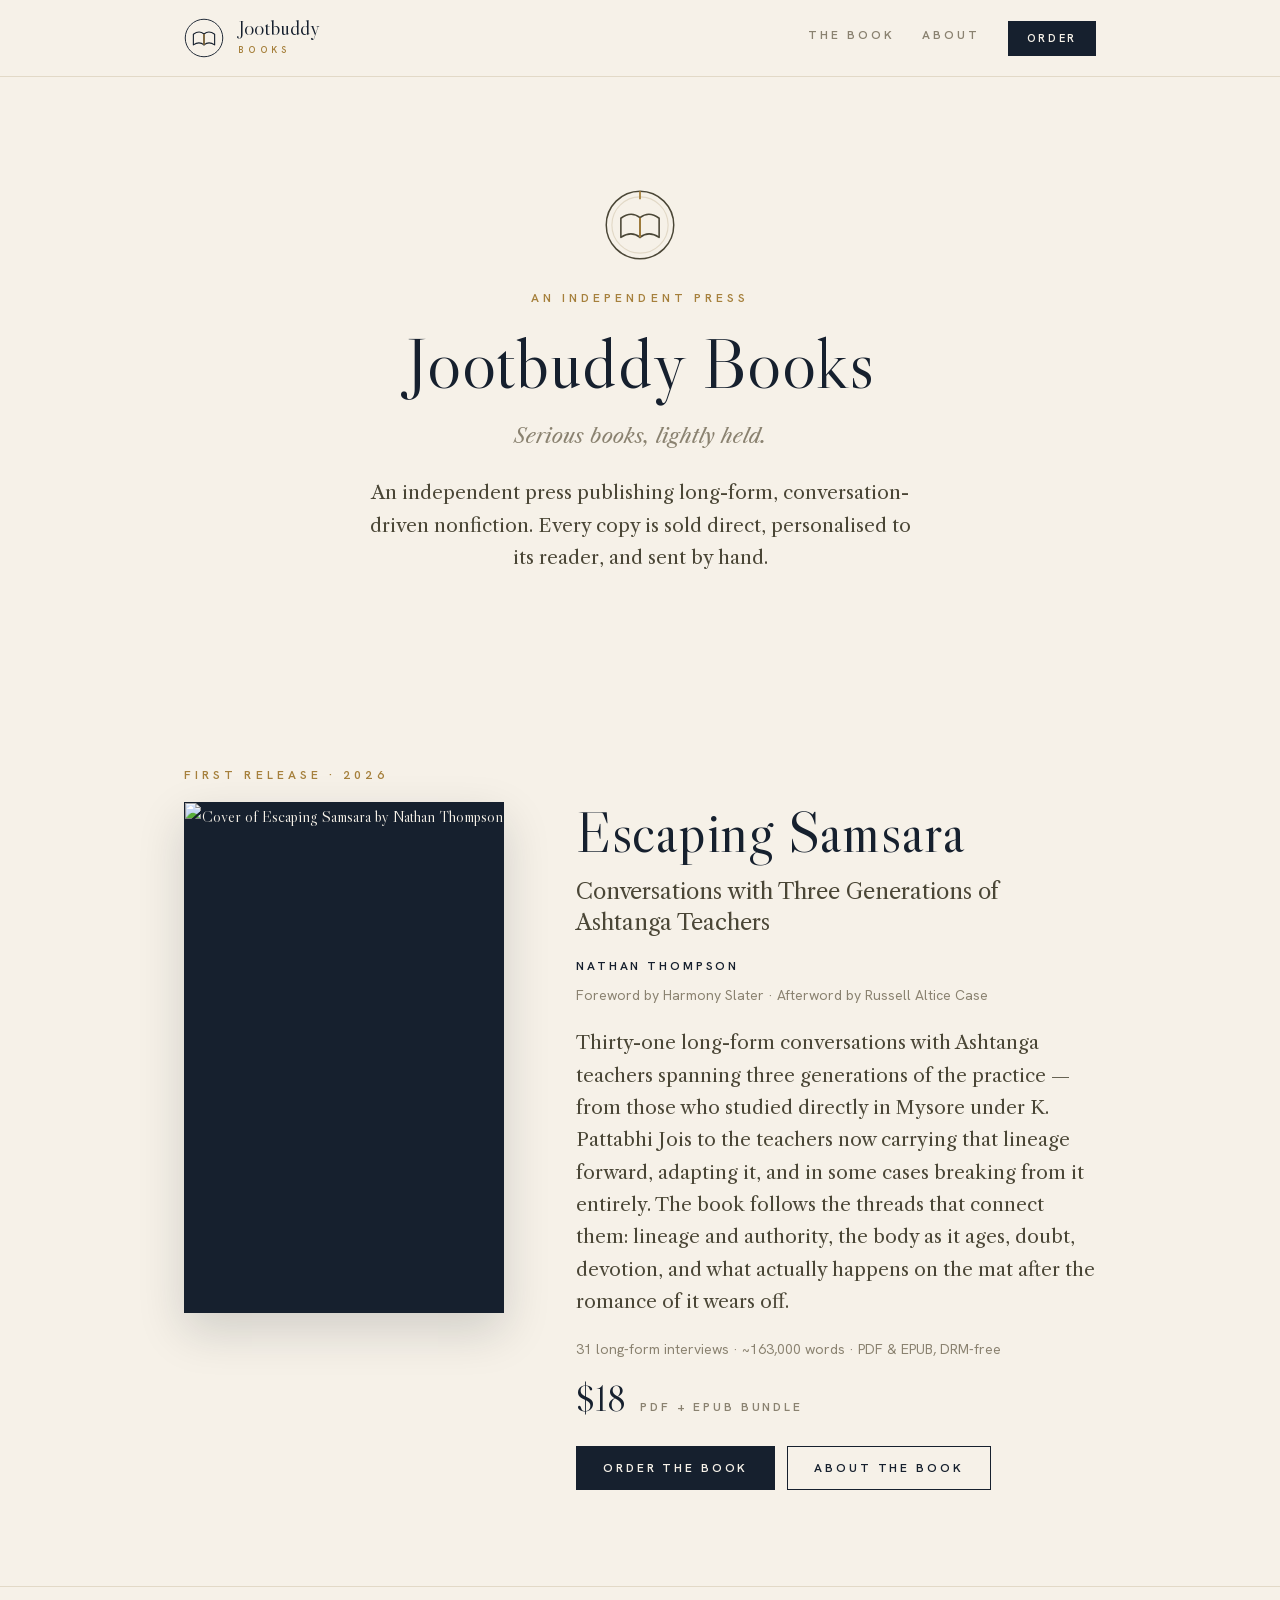
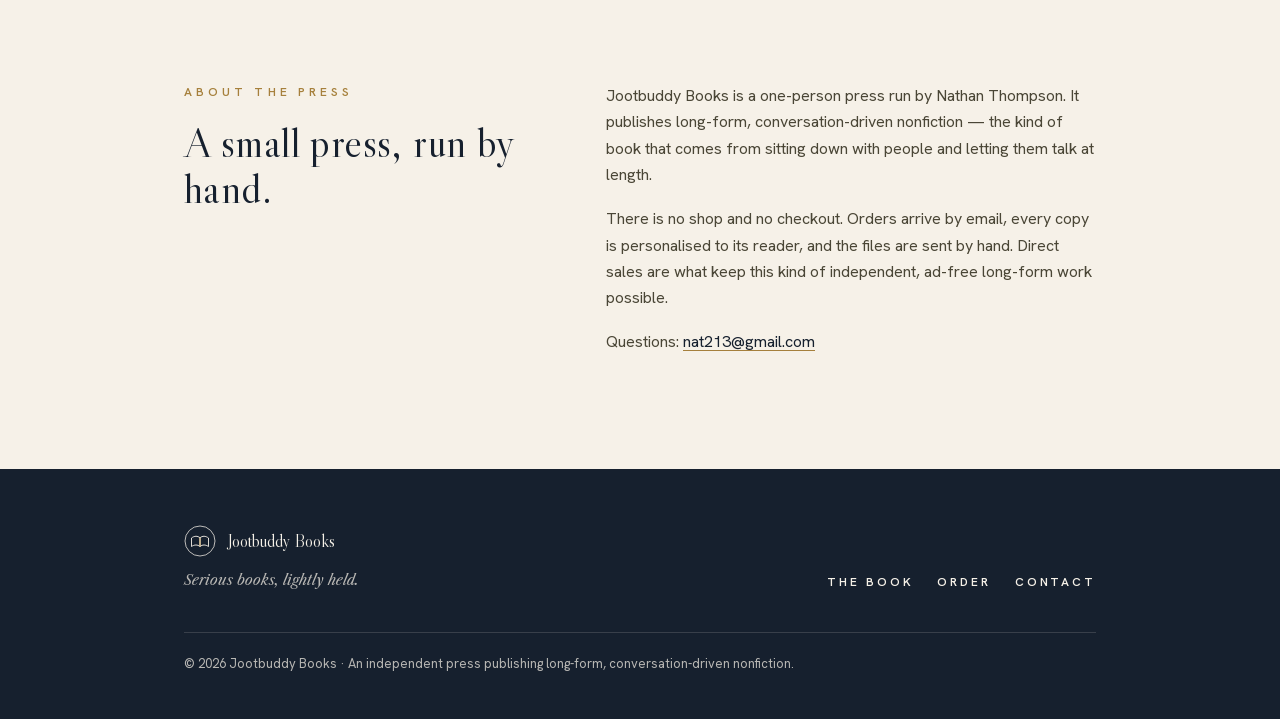
==== index.html @ 3eda31c2 "Jootbuddy Books site: home page, Escaping Samsara book page, mailto order flow Plain HTML/CSS, no bu" ====
<!DOCTYPE html>
<html lang="en-GB">
<head>
  <meta charset="utf-8">
  <meta name="viewport" content="width=device-width, initial-scale=1">
  <title>Jootbuddy Books — An independent press</title>
  <meta name="description" content="Jootbuddy Books is an independent press publishing long-form, conversation-driven nonfiction. First release: Escaping Samsara by Nathan Thompson.">
  <meta property="og:type" content="website">
  <meta property="og:title" content="Jootbuddy Books">
  <meta property="og:description" content="An independent press publishing long-form, conversation-driven nonfiction.">
  <!-- Once the site has a domain, uncomment and use the absolute URL so link previews show the cover:
  <meta property="og:image" content="https://YOUR-DOMAIN/assets/escaping-samsara-cover.jpg">
  -->
  <link rel="icon" href="assets/favicon.svg" type="image/svg+xml">
  <link rel="stylesheet" href="css/styles.css">
</head>
<body>
  <a class="skip" href="#main">Skip to content</a>

  <header class="site-header">
    <div class="wrap">
      <a class="lockup" href="index.html" aria-label="Jootbuddy Books — home">
        <svg class="mark" viewBox="0 0 64 64" aria-hidden="true" focusable="false">
          <circle cx="32" cy="32" r="30"/>
          <path d="M15 26 C21 21.5 27 21.5 32 25.5 L32 43 C27 39 21 39 15 43 Z"/>
          <path d="M49 26 C43 21.5 37 21.5 32 25.5 L32 43 C37 39 43 39 49 43 Z"/>
          <line class="mark-spine" x1="32" y1="25.5" x2="32" y2="43"/>
        </svg>
        <span class="lockup-text">
          <span class="lockup-word">Jootbuddy</span>
          <span class="lockup-sub">Books</span>
        </span>
      </a>
      <nav class="site-nav" aria-label="Site">
        <a href="escaping-samsara.html">The book</a>
        <a href="#about">About</a>
        <a class="btn" href="escaping-samsara.html#order">Order</a>
      </nav>
    </div>
  </header>

  <main id="main">

    <section class="hero">
      <div class="wrap">
        <svg class="mark mark--masthead" viewBox="0 0 64 64" aria-hidden="true" focusable="false">
          <circle cx="32" cy="32" r="30"/>
          <circle class="mark-ring" cx="32" cy="32" r="25"/>
          <path d="M15 26 C21 21.5 27 21.5 32 25.5 L32 43 C27 39 21 39 15 43 Z"/>
          <path d="M49 26 C43 21.5 37 21.5 32 25.5 L32 43 C37 39 43 39 49 43 Z"/>
          <line class="mark-spine" x1="32" y1="25.5" x2="32" y2="43"/>
          <line class="mark-spine" x1="32" y1="2" x2="32" y2="9"/>
        </svg>
        <p class="eyebrow">An independent press</p>
        <h1>Jootbuddy Books</h1>
        <p class="tagline">Serious books, lightly held.</p>
        <p class="lede">An independent press publishing long-form, conversation-driven nonfiction. Every copy is sold direct, personalised to its reader, and sent by hand.</p>
      </div>
    </section>

    <section class="section" id="book" aria-labelledby="release-title">
      <div class="wrap">
        <p class="eyebrow">First release · 2026</p>
        <div class="release">
          <a class="cover" href="escaping-samsara.html" aria-label="Escaping Samsara — the book page">
            <img src="assets/escaping-samsara-cover.jpg" alt="Cover of Escaping Samsara by Nathan Thompson" width="1250" height="2000">
          </a>
          <div class="release-body">
            <h2 id="release-title" class="book-title">Escaping Samsara</h2>
            <p class="book-subtitle">Conversations with Three Generations of Ashtanga Teachers</p>
            <p class="book-author">Nathan Thompson</p>
            <p class="meta-line">Foreword by Harmony Slater · Afterword by Russell Altice Case</p>
            <p class="lede">Thirty-one long-form conversations with Ashtanga teachers spanning three generations of the practice — from those who studied directly in Mysore under K. Pattabhi Jois to the teachers now carrying that lineage forward, adapting it, and in some cases breaking from it entirely. The book follows the threads that connect them: lineage and authority, the body as it ages, doubt, devotion, and what actually happens on the mat after the romance of it wears off.</p>
            <p class="meta-line">31 long-form interviews · ~163,000 words · PDF &amp; EPUB, DRM-free</p>
            <div class="price-row">
              <span class="price">$18</span>
              <span class="price-note">PDF + EPUB bundle</span>
            </div>
            <div class="actions">
              <a class="btn" href="escaping-samsara.html#order">Order the book</a>
              <a class="btn btn-ghost" href="escaping-samsara.html">About the book</a>
            </div>
          </div>
        </div>
      </div>
    </section>

    <section class="section" id="about" aria-labelledby="about-title">
      <div class="wrap">
        <div class="two-col">
          <div>
            <p class="eyebrow">About the press</p>
            <h2 id="about-title">A small press, run by hand.</h2>
          </div>
          <div class="prose">
            <p>Jootbuddy Books is a one-person press run by Nathan Thompson. It publishes long-form, conversation-driven nonfiction — the kind of book that comes from sitting down with people and letting them talk at length.</p>
            <p>There is no shop and no checkout. Orders arrive by email, every copy is personalised to its reader, and the files are sent by hand. Direct sales are what keep this kind of independent, ad-free long-form work possible.</p>
            <p>Questions: <a href="mailto:nat213@gmail.com">nat213@gmail.com</a></p>
          </div>
        </div>
      </div>
    </section>

  </main>

  <footer class="site-footer">
    <div class="wrap">
      <div>
        <a class="lockup" href="index.html" aria-label="Jootbuddy Books — home">
          <svg class="mark mark--sm" viewBox="0 0 64 64" aria-hidden="true" focusable="false">
            <circle cx="32" cy="32" r="30"/>
            <path d="M15 26 C21 21.5 27 21.5 32 25.5 L32 43 C27 39 21 39 15 43 Z"/>
            <path d="M49 26 C43 21.5 37 21.5 32 25.5 L32 43 C37 39 43 39 49 43 Z"/>
            <line class="mark-spine" x1="32" y1="25.5" x2="32" y2="43"/>
          </svg>
          <span class="lockup-word">Jootbuddy Books</span>
        </a>
        <p class="footer-tagline">Serious books, lightly held.</p>
      </div>
      <nav class="footer-links" aria-label="Footer">
        <a href="escaping-samsara.html">The book</a>
        <a href="escaping-samsara.html#order">Order</a>
        <a href="mailto:nat213@gmail.com">Contact</a>
      </nav>
      <p class="footer-small">© 2026 Jootbuddy Books · An independent press publishing long-form, conversation-driven nonfiction.</p>
    </div>
  </footer>
</body>
</html>
---- css/styles.css ----
/* ==========================================================================
   Jootbuddy Books — site styles
   --------------------------------------------------------------------------
   Everything brand-specific lives in the :root block below: palette, type,
   rhythm, shadow. Swap the brand there. Nothing in the HTML carries an
   inline colour or font.

   Fonts are self-hosted from ../assets/fonts/ (Hanken Grotesk, Libre Caslon
   Display, Libre Caslon Text — all Open Font License).
   ========================================================================== */


/* ---------- Fonts ---------- */

@font-face {
  font-family: 'Hanken Grotesk';
  font-style: normal;
  font-weight: 400 700;
  font-display: swap;
  src: url("../assets/fonts/HankenGrotesk-latin.woff2") format("woff2");
  unicode-range: U+0000-00FF, U+0131, U+0152-0153, U+02BB-02BC, U+02C6, U+02DA, U+02DC, U+0304, U+0308, U+0329, U+2000-206F, U+20AC, U+2122, U+2191, U+2193, U+2212, U+2215, U+FEFF, U+FFFD;
}
@font-face {
  font-family: 'Hanken Grotesk';
  font-style: normal;
  font-weight: 400 700;
  font-display: swap;
  src: url("../assets/fonts/HankenGrotesk-latin-ext.woff2") format("woff2");
  unicode-range: U+0100-02BA, U+02BD-02C5, U+02C7-02CC, U+02CE-02D7, U+02DD-02FF, U+0304, U+0308, U+0329, U+1D00-1DBF, U+1E00-1E9F, U+1EF2-1EFF, U+2020, U+20A0-20AB, U+20AD-20C0, U+2113, U+2C60-2C7F, U+A720-A7FF;
}

@font-face {
  font-family: 'Libre Caslon Display';
  font-style: normal;
  font-weight: 400;
  font-display: swap;
  src: url("../assets/fonts/LibreCaslonDisplay-latin.woff2") format("woff2");
  unicode-range: U+0000-00FF, U+0131, U+0152-0153, U+02BB-02BC, U+02C6, U+02DA, U+02DC, U+0304, U+0308, U+0329, U+2000-206F, U+20AC, U+2122, U+2191, U+2193, U+2212, U+2215, U+FEFF, U+FFFD;
}
@font-face {
  font-family: 'Libre Caslon Display';
  font-style: normal;
  font-weight: 400;
  font-display: swap;
  src: url("../assets/fonts/LibreCaslonDisplay-latin-ext.woff2") format("woff2");
  unicode-range: U+0100-02BA, U+02BD-02C5, U+02C7-02CC, U+02CE-02D7, U+02DD-02FF, U+0304, U+0308, U+0329, U+1D00-1DBF, U+1E00-1E9F, U+1EF2-1EFF, U+2020, U+20A0-20AB, U+20AD-20C0, U+2113, U+2C60-2C7F, U+A720-A7FF;
}

@font-face {
  font-family: 'Libre Caslon Text';
  font-style: normal;
  font-weight: 400;
  font-display: swap;
  src: url("../assets/fonts/LibreCaslonText-latin.woff2") format("woff2");
  unicode-range: U+0000-00FF, U+0131, U+0152-0153, U+02BB-02BC, U+02C6, U+02DA, U+02DC, U+0304, U+0308, U+0329, U+2000-206F, U+20AC, U+2122, U+2191, U+2193, U+2212, U+2215, U+FEFF, U+FFFD;
}
@font-face {
  font-family: 'Libre Caslon Text';
  font-style: normal;
  font-weight: 400;
  font-display: swap;
  src: url("../assets/fonts/LibreCaslonText-latin-ext.woff2") format("woff2");
  unicode-range: U+0100-02BA, U+02BD-02C5, U+02C7-02CC, U+02CE-02D7, U+02DD-02FF, U+0304, U+0308, U+0329, U+1D00-1DBF, U+1E00-1E9F, U+1EF2-1EFF, U+2020, U+20A0-20AB, U+20AD-20C0, U+2113, U+2C60-2C7F, U+A720-A7FF;
}
@font-face {
  font-family: 'Libre Caslon Text';
  font-style: normal;
  font-weight: 700;
  font-display: swap;
  src: url("../assets/fonts/LibreCaslonText-700-latin.woff2") format("woff2");
  unicode-range: U+0000-00FF, U+0131, U+0152-0153, U+02BB-02BC, U+02C6, U+02DA, U+02DC, U+0304, U+0308, U+0329, U+2000-206F, U+20AC, U+2122, U+2191, U+2193, U+2212, U+2215, U+FEFF, U+FFFD;
}
@font-face {
  font-family: 'Libre Caslon Text';
  font-style: normal;
  font-weight: 700;
  font-display: swap;
  src: url("../assets/fonts/LibreCaslonText-700-latin-ext.woff2") format("woff2");
  unicode-range: U+0100-02BA, U+02BD-02C5, U+02C7-02CC, U+02CE-02D7, U+02DD-02FF, U+0304, U+0308, U+0329, U+1D00-1DBF, U+1E00-1E9F, U+1EF2-1EFF, U+2020, U+20A0-20AB, U+20AD-20C0, U+2113, U+2C60-2C7F, U+A720-A7FF;
}
@font-face {
  font-family: 'Libre Caslon Text';
  font-style: italic;
  font-weight: 400;
  font-display: swap;
  src: url("../assets/fonts/LibreCaslonText-italic-latin.woff2") format("woff2");
  unicode-range: U+0000-00FF, U+0131, U+0152-0153, U+02BB-02BC, U+02C6, U+02DA, U+02DC, U+0304, U+0308, U+0329, U+2000-206F, U+20AC, U+2122, U+2191, U+2193, U+2212, U+2215, U+FEFF, U+FFFD;
}
@font-face {
  font-family: 'Libre Caslon Text';
  font-style: italic;
  font-weight: 400;
  font-display: swap;
  src: url("../assets/fonts/LibreCaslonText-italic-latin-ext.woff2") format("woff2");
  unicode-range: U+0100-02BA, U+02BD-02C5, U+02C7-02CC, U+02CE-02D7, U+02DD-02FF, U+0304, U+0308, U+0329, U+1D00-1DBF, U+1E00-1E9F, U+1EF2-1EFF, U+2020, U+20A0-20AB, U+20AD-20C0, U+2113, U+2C60-2C7F, U+A720-A7FF;
}


/* ---------- Brand: change it here ---------- */

:root {
  /* Palette — ink, paper, and a thread of brass */
  --ink: #16202E;            /* headings, dark grounds, primary buttons     */
  --ink-deep: #0E1620;       /* hover on ink; deepest ground                 */
  --paper: #F6F1E8;          /* page background                              */
  --ivory: #FBF8F1;          /* cards, raised surfaces                       */
  --desk: #E7DFCF;           /* deeper paper; the canvas behind a sheet      */
  --rule: #E2D9C7;           /* 1px section rules                            */
  --hairline: #D8CDBA;       /* hairline on ivory                            */
  --text: #4A4636;           /* body text: warm ink, never pure black        */
  --muted: #8A8270;          /* captions, secondary text                     */
  --faint: #A39A86;          /* meta, small print                            */
  --accent: #A6803C;         /* brass: eyebrows, underlines, the mark's spine*/
  --accent-hover: #B9914E;
  --accent-on-ink: #C2A063;  /* brass on dark grounds                        */
  --on-ink-muted: #6E7889;   /* small muted labels on ink                    */
  --on-ink-soft: rgba(246, 241, 232, 0.72); /* readable secondary text on ink */
  --on-ink-rule: rgba(246, 241, 232, 0.15);
  --ink-wash: rgba(22, 32, 46, 0.06);       /* callout grounds, ghost hover  */
  --rust: #9B4A38;           /* caution; used sparingly                      */

  /* Type — a printer's serif and a quiet grotesque */
  --font-display: 'Libre Caslon Display', Georgia, 'Times New Roman', serif;
  --font-serif: 'Libre Caslon Text', Georgia, 'Times New Roman', serif;
  --font-sans: 'Hanken Grotesk', -apple-system, BlinkMacSystemFont, 'Segoe UI', sans-serif;
  --leading-body: 1.65;
  --tracking-eyebrow: 0.34em;
  --tracking-label: 0.24em;

  /* Rhythm */
  --container: 1040px;
  --gutter: clamp(20px, 6vw, 64px);
  --section-y: clamp(56px, 9vw, 96px);
  --measure: 46ch;           /* serif prose */
  --measure-sans: 62ch;      /* sans prose  */

  /* Surface */
  --shadow-card: 0 18px 44px rgba(20, 28, 40, 0.16);
  --ease: cubic-bezier(0.22, 0.61, 0.36, 1);
  --dur: 220ms;
}


/* ---------- Base ---------- */

*, *::before, *::after { box-sizing: border-box; }

html {
  -webkit-text-size-adjust: 100%;
  scroll-behavior: smooth;
}

body {
  margin: 0;
  background: var(--paper);
  color: var(--text);
  font-family: var(--font-sans);
  font-size: 1rem;
  line-height: var(--leading-body);
  -webkit-font-smoothing: antialiased;
  -moz-osx-font-smoothing: grayscale;
}

img { max-width: 100%; height: auto; display: block; }

a {
  color: var(--ink);
  text-decoration: underline;
  text-decoration-color: var(--accent);
  text-decoration-thickness: 1px;
  text-underline-offset: 0.18em;
  transition: color var(--dur) var(--ease);
}
a:hover { color: var(--accent); }

h1, h2, h3 {
  font-family: var(--font-display);
  font-weight: 400;
  color: var(--ink);
  margin: 0;
  letter-spacing: 0.01em;
}

p { margin: 0 0 1em; }
p:last-child { margin-bottom: 0; }

:focus-visible { outline: 2px solid var(--accent); outline-offset: 3px; }

.skip {
  position: absolute;
  left: -999px;
  top: 8px;
  z-index: 10;
  background: var(--ink);
  color: var(--paper);
  padding: 8px 12px;
  text-decoration: none;
}
.skip:focus { left: 8px; }

.wrap {
  max-width: var(--container);
  margin: 0 auto;
  padding-left: var(--gutter);
  padding-right: var(--gutter);
}


/* ---------- The mark ---------- */
/* Stroke-only. Book and ring take currentColor; the spine is brass. */

.mark { display: block; width: 40px; height: 40px; flex: none; }
.mark circle, .mark path, .mark line { fill: none; stroke: currentColor; stroke-width: 1.5; }
.mark path { stroke-width: 1.8; stroke-linejoin: round; }
.mark .mark-spine { stroke: var(--accent); stroke-width: 2; }
.mark .mark-ring { stroke: var(--rule); stroke-width: 1; }

.mark--masthead { width: 72px; height: 72px; margin: 0 auto 28px; }
.mark--masthead circle { stroke-width: 1.3; }
.mark--masthead path { stroke-width: 1.4; }
.mark--masthead .mark-spine { stroke-width: 1.6; }

.mark--sm { width: 32px; height: 32px; }


/* ---------- Type helpers ---------- */

.eyebrow {
  font-size: 12px;
  letter-spacing: var(--tracking-eyebrow);
  text-transform: uppercase;
  font-weight: 600;
  color: var(--accent);
  margin: 0 0 16px;
}

.lede {
  font-family: var(--font-serif);
  font-size: 1.1875rem;
  line-height: 1.7;
  max-width: var(--measure);
}

.prose { max-width: var(--measure-sans); }
.prose p { margin-bottom: 1.1em; }

.tagline {
  font-family: var(--font-serif);
  font-style: italic;
  font-size: 1.25rem;
  color: var(--muted);
  margin: 0 0 24px;
}

.meta-line { font-size: 14px; color: var(--muted); margin: 0 0 10px; }

.note {
  font-family: var(--font-serif);
  font-style: italic;
  font-size: 15px;
  line-height: 1.7;
  color: var(--muted);
}


/* ---------- Buttons ---------- */

.btn {
  display: inline-flex;
  align-items: center;
  justify-content: center;
  gap: 10px;
  font-family: var(--font-sans);
  font-size: 12px;
  letter-spacing: var(--tracking-label);
  text-transform: uppercase;
  font-weight: 600;
  line-height: 1;
  text-decoration: none;
  padding: 15px 26px;
  border: 1px solid var(--ink);
  background: var(--ink);
  color: var(--paper);
  cursor: pointer;
  transition: transform var(--dur) var(--ease),
              background-color var(--dur) var(--ease),
              color var(--dur) var(--ease);
}
.btn:hover {
  background: var(--ink-deep);
  color: var(--paper);
  transform: translateY(-1px);
}
.btn:active { transform: translateY(0); }

.btn-ghost { background: transparent; color: var(--ink); }
.btn-ghost:hover { background: var(--ink-wash); color: var(--ink); }

.btn-lg { padding: 19px 34px; font-size: 13px; }

.actions { display: flex; flex-wrap: wrap; gap: 12px; margin-top: 28px; }


/* ---------- Header ---------- */

.site-header {
  background: var(--paper);
  border-bottom: 1px solid var(--rule);
}
.site-header .wrap {
  display: flex;
  align-items: center;
  justify-content: space-between;
  gap: 24px;
  padding-top: 18px;
  padding-bottom: 18px;
}

.lockup {
  display: flex;
  align-items: center;
  gap: 14px;
  color: var(--ink);
  text-decoration: none;
}
.lockup:hover { color: var(--ink); }
.lockup-text { display: flex; flex-direction: column; }
.lockup-word { font-family: var(--font-display); font-size: 21px; line-height: 1; }
.lockup-sub {
  font-size: 9px;
  letter-spacing: 0.42em;
  text-transform: uppercase;
  font-weight: 600;
  color: var(--accent);
  margin-top: 4px;
}

.site-nav { display: flex; align-items: center; gap: 28px; }
.site-nav a:not(.btn) {
  font-size: 12px;
  letter-spacing: var(--tracking-label);
  text-transform: uppercase;
  font-weight: 600;
  color: var(--muted);
  text-decoration: none;
  padding-bottom: 3px;
  border-bottom: 1px solid transparent;
  transition: color var(--dur) var(--ease), border-color var(--dur) var(--ease);
}
.site-nav a:not(.btn):hover,
.site-nav a[aria-current="page"] {
  color: var(--ink);
  border-bottom-color: var(--accent);
}
.site-nav .btn { padding: 11px 18px; font-size: 11px; }


/* ---------- Sections ---------- */

.section {
  padding-top: var(--section-y);
  padding-bottom: var(--section-y);
}
.section + .section { border-top: 1px solid var(--rule); }

.section h2 {
  font-size: clamp(30px, 4vw, 42px);
  line-height: 1.1;
  margin-bottom: 18px;
}

.band { background: var(--desk); border-bottom: 1px solid var(--rule); }

.two-col {
  display: grid;
  grid-template-columns: minmax(0, 5fr) minmax(0, 7fr);
  gap: 32px clamp(32px, 6vw, 72px);
  align-items: start;
}


/* ---------- Home: masthead ---------- */

.hero {
  padding-top: clamp(64px, 10vw, 112px);
  padding-bottom: clamp(56px, 8vw, 96px);
  text-align: center;
}
.hero h1 {
  font-size: clamp(44px, 7vw, 72px);
  line-height: 1.05;
  margin-bottom: 20px;
}
.hero .lede { margin: 0 auto; }


/* ---------- The book ---------- */

.release,
.book-hero {
  display: grid;
  grid-template-columns: minmax(200px, 320px) minmax(0, 1fr);
  gap: 32px clamp(32px, 6vw, 72px);
  align-items: start;
}
.book-hero {
  padding-top: var(--section-y);
  padding-bottom: var(--section-y);
}

.cover {
  display: block;
  background: var(--ink);
  border: 1px solid var(--ink);
  box-shadow: var(--shadow-card);
  color: var(--paper);
  font-family: var(--font-display);
  text-align: center;
  text-decoration: none;
}
.cover img {
  width: 100%;
  height: auto;          /* the frame takes the cover's own proportions */
}

h1.book-title,
.section h2.book-title {
  font-size: clamp(38px, 5.2vw, 58px);
  line-height: 1.05;
  margin-bottom: 14px;
}
.book-subtitle {
  font-family: var(--font-serif);
  font-size: clamp(18px, 2.2vw, 22px);
  line-height: 1.4;
  color: var(--text);
  margin: 0 0 18px;
}
.book-author {
  font-size: 12px;
  letter-spacing: var(--tracking-label);
  text-transform: uppercase;
  font-weight: 600;
  color: var(--ink);
  margin: 0 0 8px;
}
.release-body .lede,
.book-hero .lede { margin: 20px 0 20px; }

.price-row {
  display: flex;
  align-items: baseline;
  gap: 14px;
  margin-top: 20px;
}
.price {
  font-family: var(--font-display);
  font-size: 2.25rem;
  line-height: 1;
  color: var(--ink);
}
.price-note {
  font-size: 12px;
  letter-spacing: var(--tracking-label);
  text-transform: uppercase;
  font-weight: 600;
  color: var(--muted);
}


/* ---------- What you get ---------- */

.spec {
  display: grid;
  grid-template-columns: repeat(auto-fit, minmax(260px, 1fr));
  gap: 0 clamp(32px, 5vw, 64px);
  margin: 0;
  border-top: 1px solid var(--rule);
}
.spec > div {
  display: grid;
  grid-template-columns: 112px minmax(0, 1fr);
  gap: 16px;
  padding: 14px 0;
  border-bottom: 1px solid var(--rule);
}
.spec dt {
  font-size: 11px;
  letter-spacing: var(--tracking-label);
  text-transform: uppercase;
  font-weight: 600;
  color: var(--muted);
  padding-top: 5px;
}
.spec dd { margin: 0; color: var(--ink); font-size: 15px; }


/* ---------- Order ---------- */

.order {
  display: grid;
  grid-template-columns: minmax(0, 7fr) minmax(0, 5fr);
  gap: 40px clamp(32px, 5vw, 64px);
  align-items: start;
}

.order-card {
  background: var(--ivory);
  border: 1px solid var(--rule);
  box-shadow: var(--shadow-card);
  padding: clamp(28px, 4vw, 44px);
}
.order-card .price-row { margin-top: 0; }
.order-card .btn { width: 100%; margin: 24px 0 8px; }
.order-card .note { margin: 28px 0 0; padding-top: 20px; border-top: 1px solid var(--rule); }

.steps {
  list-style: none;
  counter-reset: step;
  margin: 24px 0 0;
  padding: 0;
}
.steps li {
  counter-increment: step;
  display: grid;
  grid-template-columns: 44px minmax(0, 1fr);
  gap: 16px;
  padding: 18px 0;
  border-top: 1px solid var(--rule);
}
.steps li::before {
  content: counter(step, decimal-leading-zero);
  font-family: var(--font-display);
  font-size: 1.5rem;
  line-height: 1;
  color: var(--accent);
  padding-top: 2px;
}
.steps h3 {
  font-family: var(--font-sans);
  font-size: 15px;
  font-weight: 600;
  line-height: 1.4;
  color: var(--ink);
  margin: 0 0 4px;
}
.steps p { margin: 0; font-size: 15px; }

.callout {
  border: 1px solid var(--rule);
  border-left: 3px solid var(--accent);
  background: var(--ink-wash);
  padding: 22px 26px;
}
.callout .eyebrow { font-size: 11px; letter-spacing: 0.28em; margin-bottom: 10px; }
.callout p { margin: 0; font-size: 15px; line-height: 1.7; }

.order-aside > * + * { margin-top: 28px; }
.order-aside .prose p { font-size: 15px; }


/* ---------- FAQ ---------- */

.faq {
  max-width: 760px;
  border-top: 1px solid var(--rule);
}
.faq-item {
  padding: 28px 0;
  border-bottom: 1px solid var(--rule);
}
.faq-item h3 {
  font-size: 1.375rem;
  line-height: 1.25;
  margin-bottom: 10px;
}
.faq-item p { margin: 0; max-width: var(--measure-sans); }
.faq-item p + p { margin-top: 0.8em; }


/* ---------- Footer ---------- */

.site-footer {
  background: var(--ink);
  color: var(--paper);
}
.site-footer .wrap {
  display: grid;
  grid-template-columns: minmax(0, 1fr) auto;
  gap: 32px;
  align-items: end;
  padding-top: 56px;
  padding-bottom: 44px;
}
.site-footer .lockup { color: var(--paper); gap: 12px; }
.site-footer .lockup-word { font-size: 17px; }
.site-footer .mark .mark-spine { stroke: var(--accent-on-ink); }
.footer-tagline {
  font-family: var(--font-serif);
  font-style: italic;
  font-size: 14px;
  color: var(--on-ink-soft);
  margin: 12px 0 0;
}
.footer-links {
  display: flex;
  flex-wrap: wrap;
  gap: 24px;
  font-size: 12px;
  letter-spacing: var(--tracking-label);
  text-transform: uppercase;
  font-weight: 600;
}
.footer-links a { color: var(--paper); text-decoration: none; }
.footer-links a:hover { color: var(--accent-on-ink); }
.footer-small {
  grid-column: 1 / -1;
  margin: 8px 0 0;
  padding-top: 20px;
  border-top: 1px solid var(--on-ink-rule);
  font-size: 13px;
  color: var(--on-ink-soft);
}


/* ---------- Responsive ---------- */

@media (max-width: 720px) {
  .release,
  .book-hero,
  .order,
  .two-col,
  .site-footer .wrap { grid-template-columns: 1fr; }
  .release .cover,
  .book-hero .cover { max-width: 260px; }
  .site-footer .wrap { align-items: start; }
}

@media (max-width: 479px) {
  .lockup-text { display: none; }   /* mark alone below 480px, per the brand guide */
  .site-nav { gap: 16px; }
  .spec > div { grid-template-columns: 1fr; gap: 4px; }
  .steps li { grid-template-columns: 36px minmax(0, 1fr); gap: 12px; }
}

@media (prefers-reduced-motion: reduce) {
  html { scroll-behavior: auto; }
  *, *::before, *::after { transition: none !important; }
}
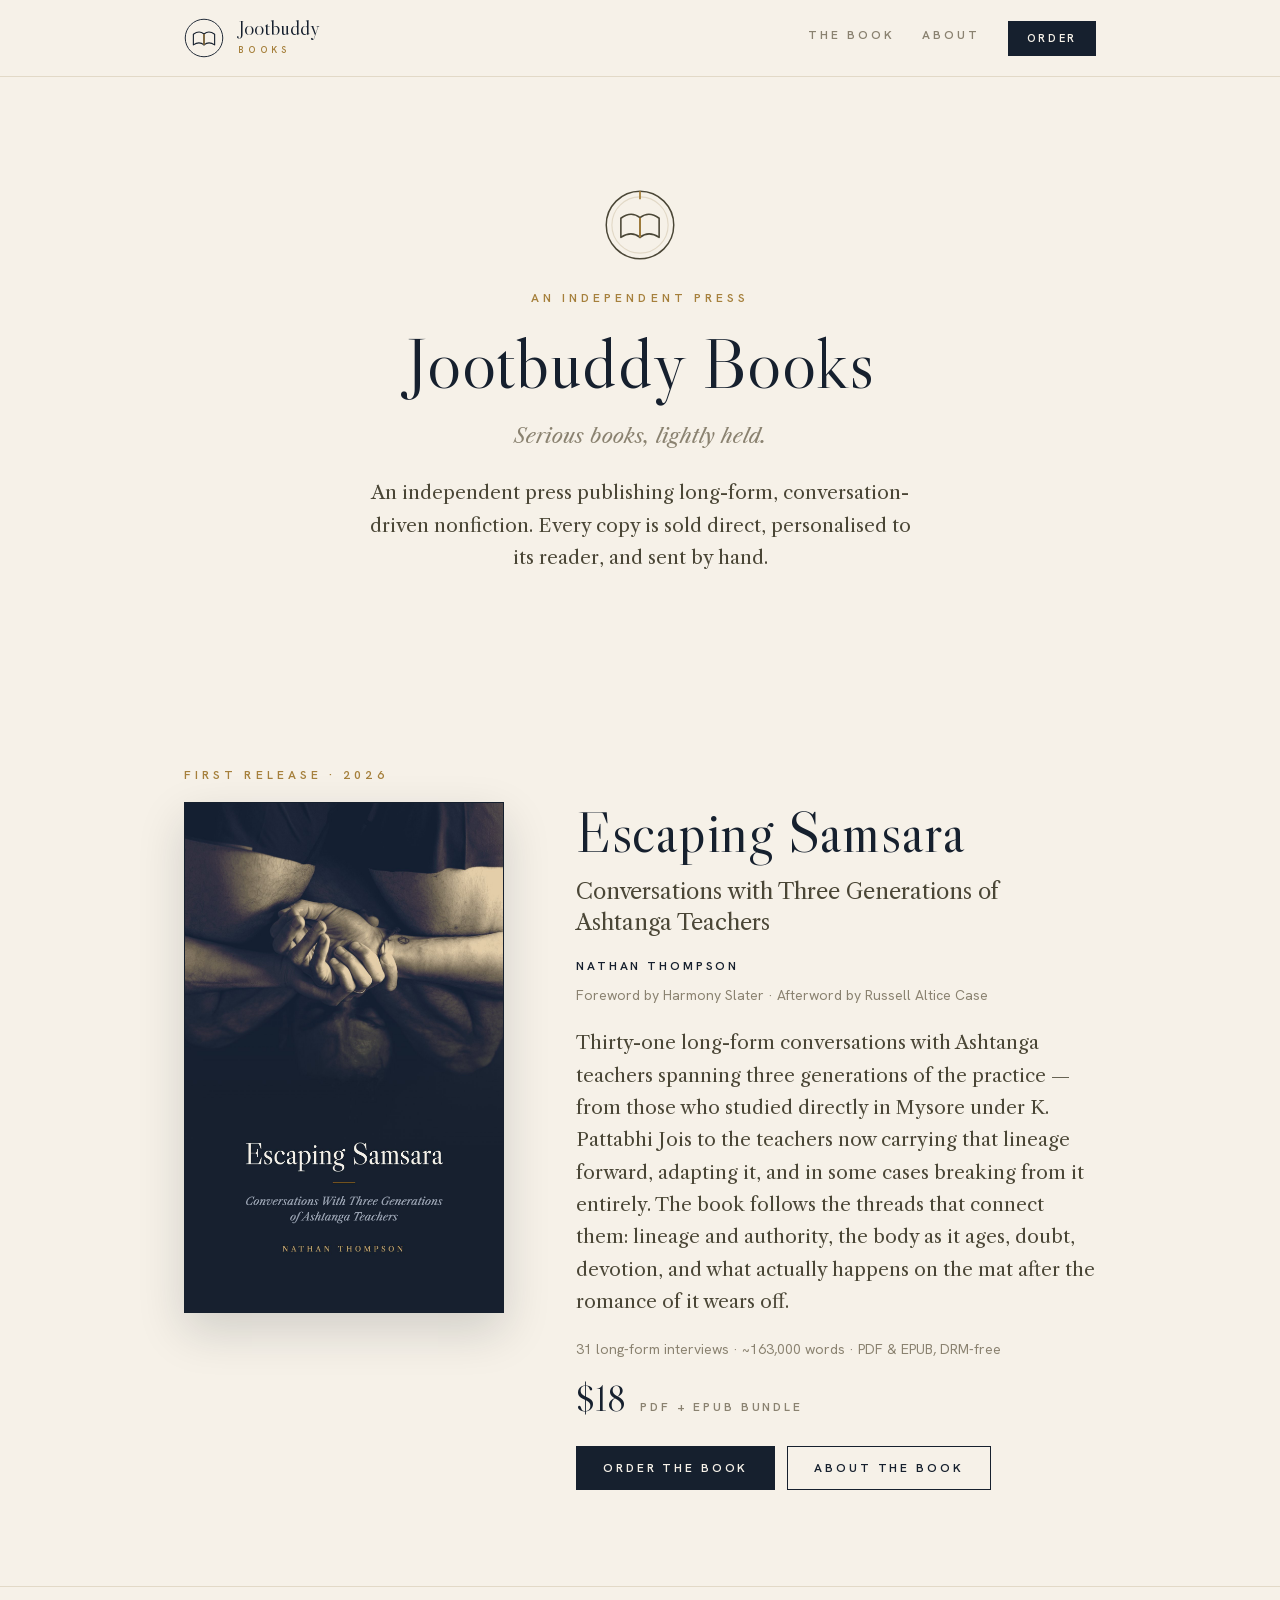
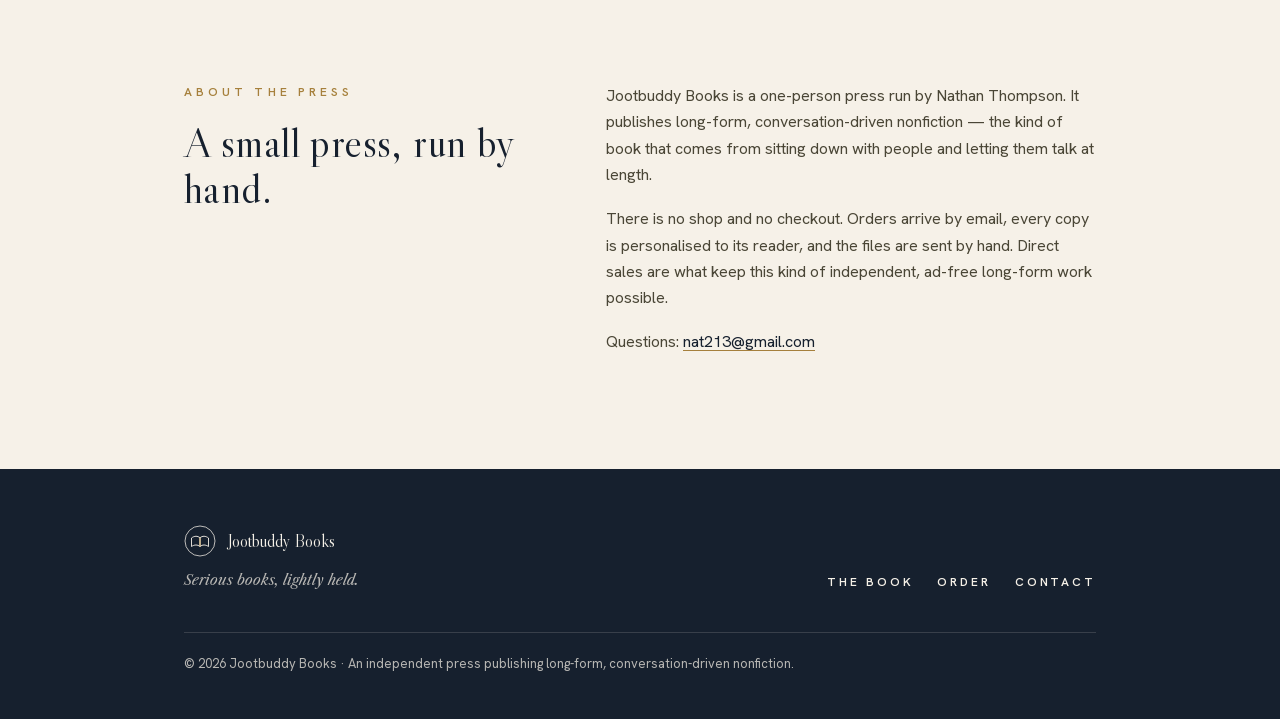
==== commit 24dccd6e: "Add cover image; set og:image, og:url and canonical URLs for jootbuddybooks.com Co-Authored-By: Clau" ====
--- a/index.html
+++ b/index.html
@@ -8,9 +8,11 @@
   <meta property="og:type" content="website">
   <meta property="og:title" content="Jootbuddy Books">
   <meta property="og:description" content="An independent press publishing long-form, conversation-driven nonfiction.">
-  <!-- Once the site has a domain, uncomment and use the absolute URL so link previews show the cover:
-  <meta property="og:image" content="https://YOUR-DOMAIN/assets/escaping-samsara-cover.jpg">
-  -->
+  <meta property="og:url" content="https://jootbuddybooks.com/">
+  <meta property="og:image" content="https://jootbuddybooks.com/assets/escaping-samsara-cover.jpg">
+  <meta property="og:image:width" content="1250">
+  <meta property="og:image:height" content="2000">
+  <link rel="canonical" href="https://jootbuddybooks.com/">
   <link rel="icon" href="assets/favicon.svg" type="image/svg+xml">
   <link rel="stylesheet" href="css/styles.css">
 </head>
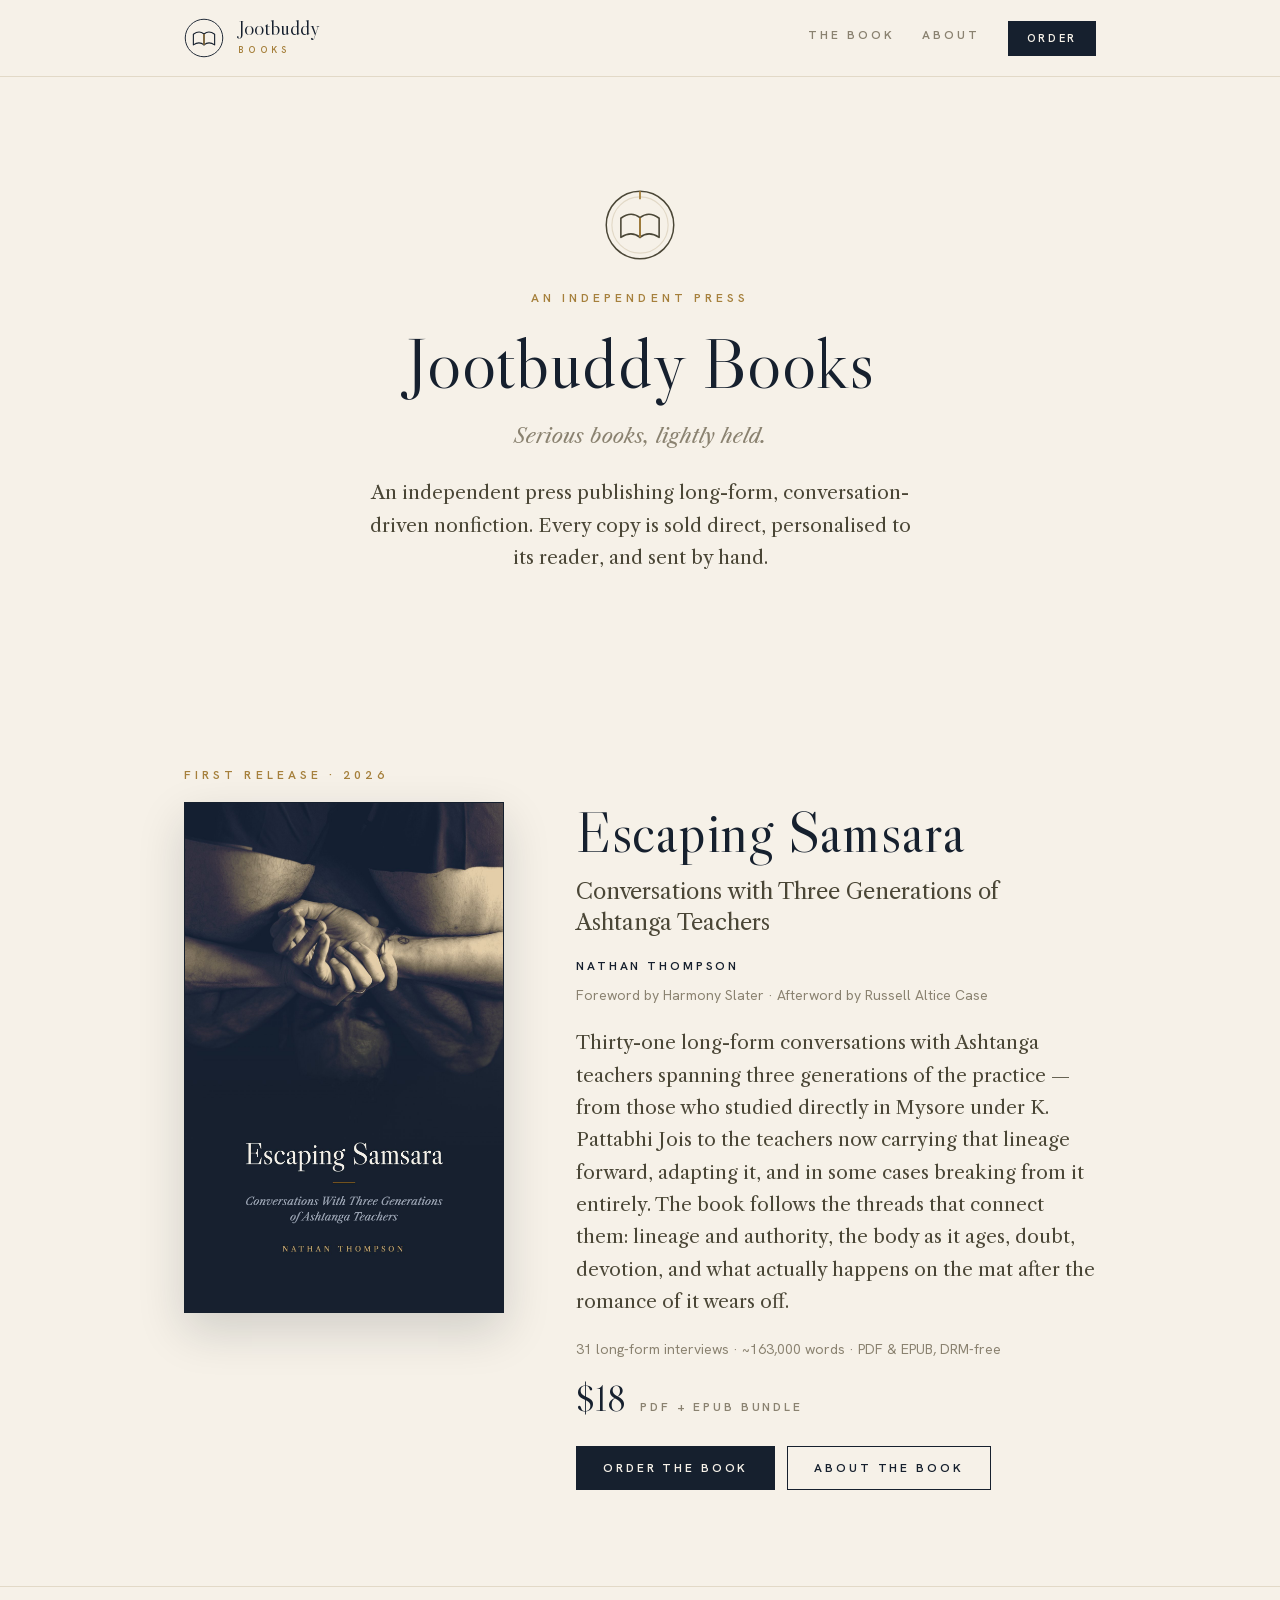
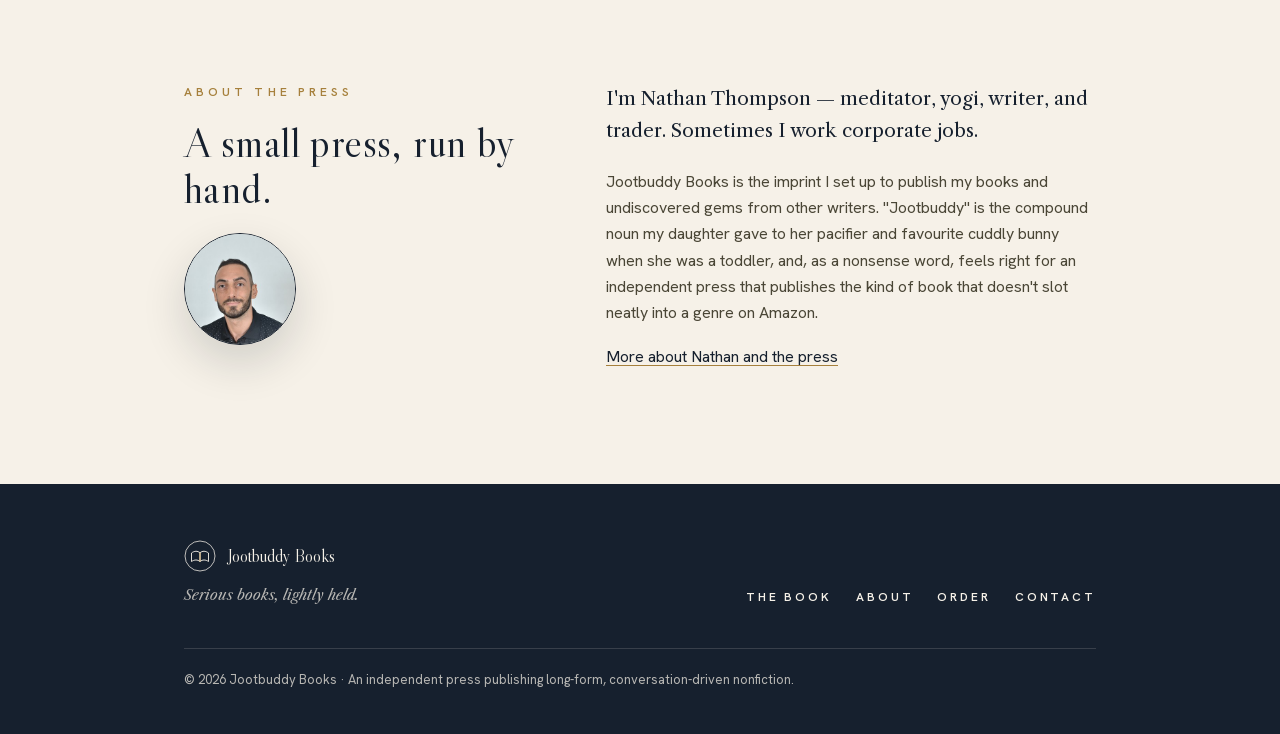
==== commit 834abbf2: "Add About page with headshot; link from home and book page Co-Authored-By: Claude Fable 5.1 <noreply" ====
--- a/index.html
+++ b/index.html
@@ -35,7 +35,7 @@
       </a>
       <nav class="site-nav" aria-label="Site">
         <a href="escaping-samsara.html">The book</a>
-        <a href="#about">About</a>
+        <a href="about.html">About</a>
         <a class="btn" href="escaping-samsara.html#order">Order</a>
       </nav>
     </div>
@@ -93,11 +93,12 @@
           <div>
             <p class="eyebrow">About the press</p>
             <h2 id="about-title">A small press, run by hand.</h2>
+            <img class="author-avatar" src="assets/nathan-thompson-avatar.jpg" alt="Nathan Thompson" width="320" height="320">
           </div>
           <div class="prose">
-            <p>Jootbuddy Books is a one-person press run by Nathan Thompson. It publishes long-form, conversation-driven nonfiction — the kind of book that comes from sitting down with people and letting them talk at length.</p>
-            <p>There is no shop and no checkout. Orders arrive by email, every copy is personalised to its reader, and the files are sent by hand. Direct sales are what keep this kind of independent, ad-free long-form work possible.</p>
-            <p>Questions: <a href="mailto:nat213@gmail.com">nat213@gmail.com</a></p>
+            <p class="about-opening">I'm Nathan Thompson — meditator, yogi, writer, and trader. Sometimes I work corporate jobs.</p>
+            <p>Jootbuddy Books is the imprint I set up to publish my books and undiscovered gems from other writers. "Jootbuddy" is the compound noun my daughter gave to her pacifier and favourite cuddly bunny when she was a toddler, and, as a nonsense word, feels right for an independent press that publishes the kind of book that doesn't slot neatly into a genre on Amazon.</p>
+            <p><a href="about.html">More about Nathan and the press</a></p>
           </div>
         </div>
       </div>
@@ -121,6 +122,7 @@
       </div>
       <nav class="footer-links" aria-label="Footer">
         <a href="escaping-samsara.html">The book</a>
+        <a href="about.html">About</a>
         <a href="escaping-samsara.html#order">Order</a>
         <a href="mailto:nat213@gmail.com">Contact</a>
       </nav>
--- a/css/styles.css
+++ b/css/styles.css
@@ -647,3 +647,15 @@
   html { scroll-behavior: auto; }
   *, *::before, *::after { transition: none !important; }
 }
+
+
+/* ---------- About: portrait ---------- */
+/* Portrait takes the same frame as the book cover — ink hairline, card shadow. */
+.portrait { margin: 28px 0 0; max-width: 300px; }
+.portrait img { width: 100%; aspect-ratio: 4 / 5; object-fit: cover; border: 1px solid var(--ink); box-shadow: var(--shadow-card); }
+.portrait figcaption { margin-top: 12px; font-size: 12px; letter-spacing: var(--tracking-label); text-transform: uppercase; font-weight: 600; color: var(--ink); }
+.portrait figcaption span { display: block; margin-top: 3px; font-weight: 500; color: var(--muted); }
+.about-opening { font-family: var(--font-serif); font-size: 1.1875rem; line-height: 1.7; color: var(--ink); }
+.about-contact { margin-top: 1.6em; padding-top: 18px; border-top: 1px solid var(--rule); color: var(--muted); font-size: 15px; }
+.author-avatar { width: 112px; height: 112px; border-radius: 50%; object-fit: cover; border: 1px solid var(--ink); box-shadow: var(--shadow-card); margin-top: 22px; }
+@media (max-width: 720px) { .portrait { max-width: 240px; } }
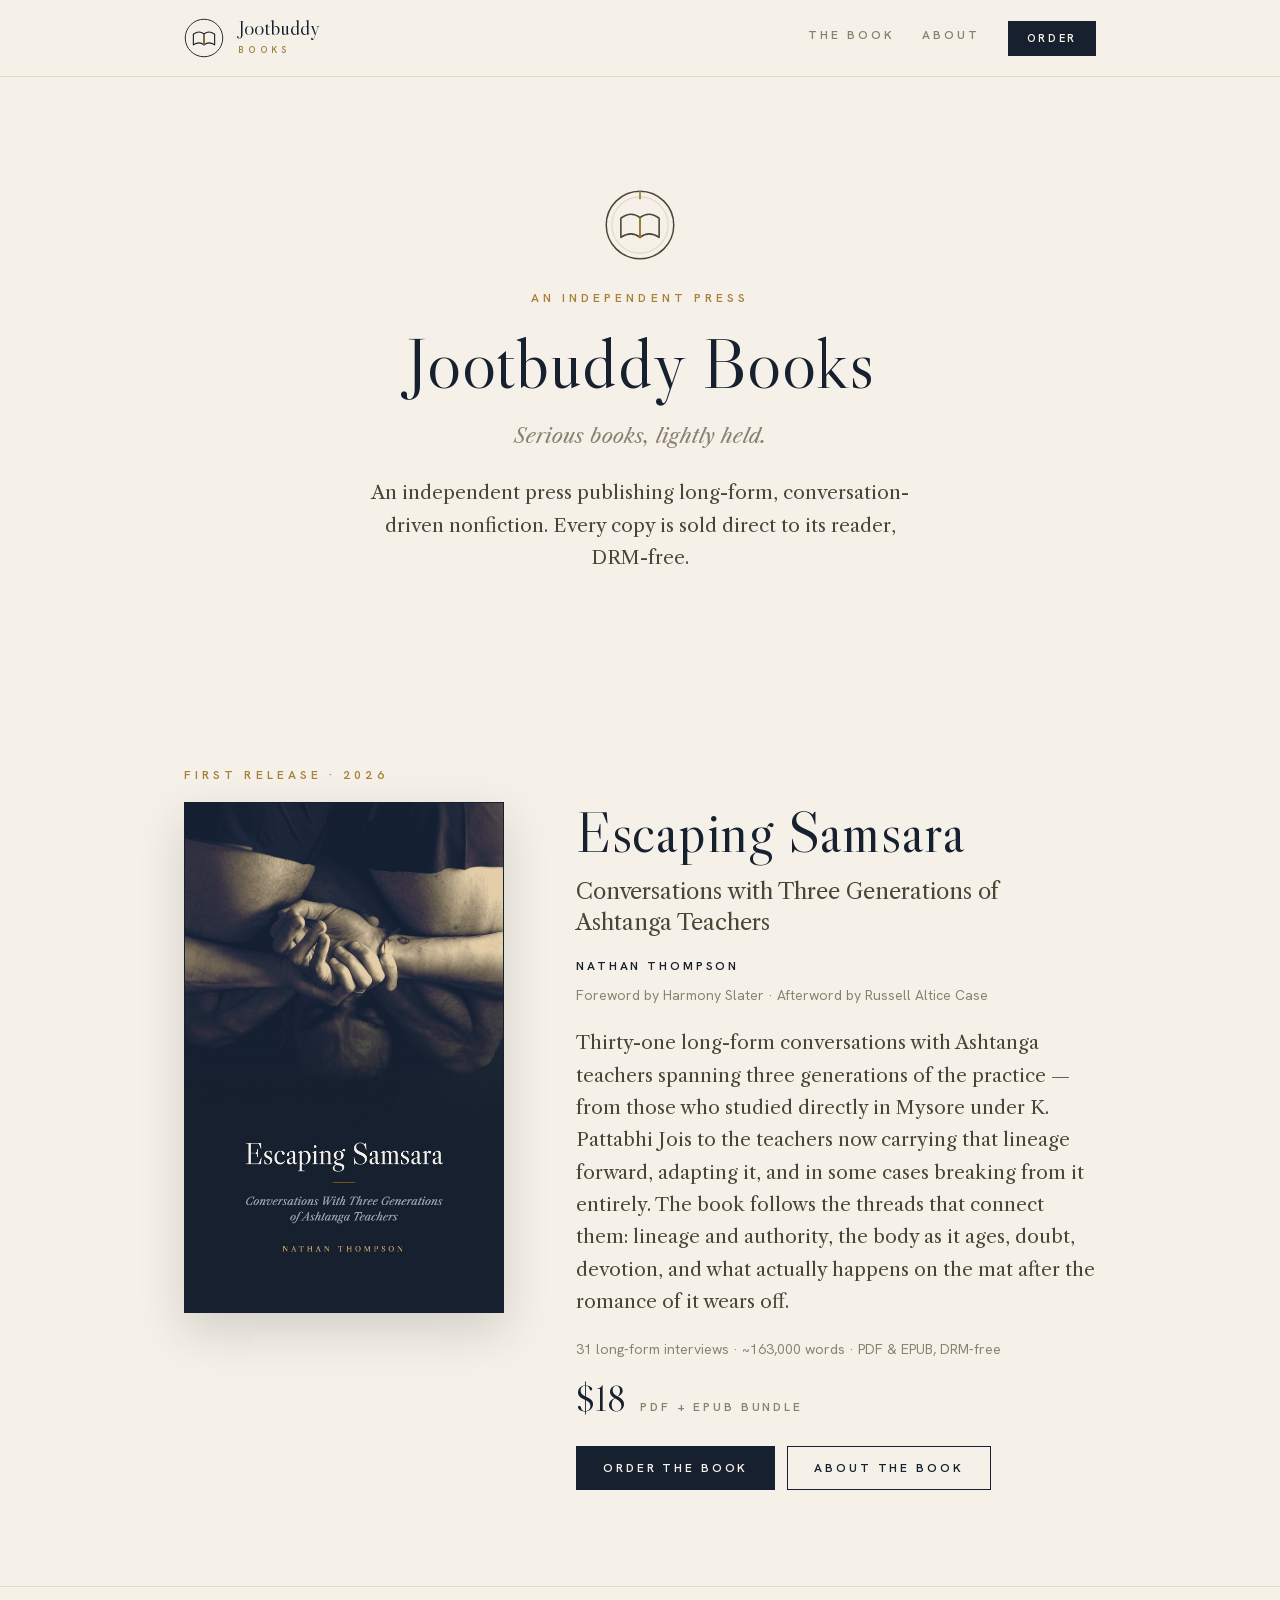
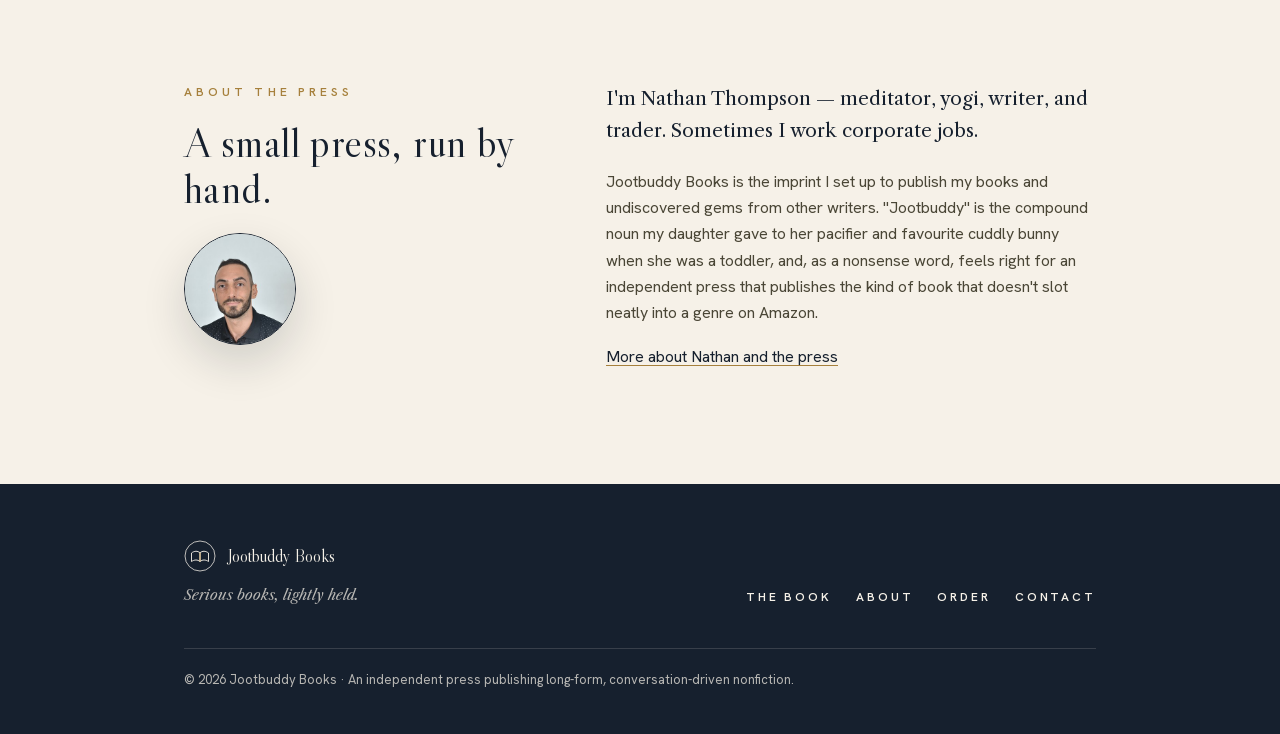
==== commit 1bddda99: "Switch ordering to Payhip checkout (PayPal/card); keep email order as wire-transfer fallback Co-Auth" ====
--- a/index.html
+++ b/index.html
@@ -56,7 +56,7 @@
         <p class="eyebrow">An independent press</p>
         <h1>Jootbuddy Books</h1>
         <p class="tagline">Serious books, lightly held.</p>
-        <p class="lede">An independent press publishing long-form, conversation-driven nonfiction. Every copy is sold direct, personalised to its reader, and sent by hand.</p>
+        <p class="lede">An independent press publishing long-form, conversation-driven nonfiction. Every copy is sold direct to its reader, DRM-free.</p>
       </div>
     </section>
 
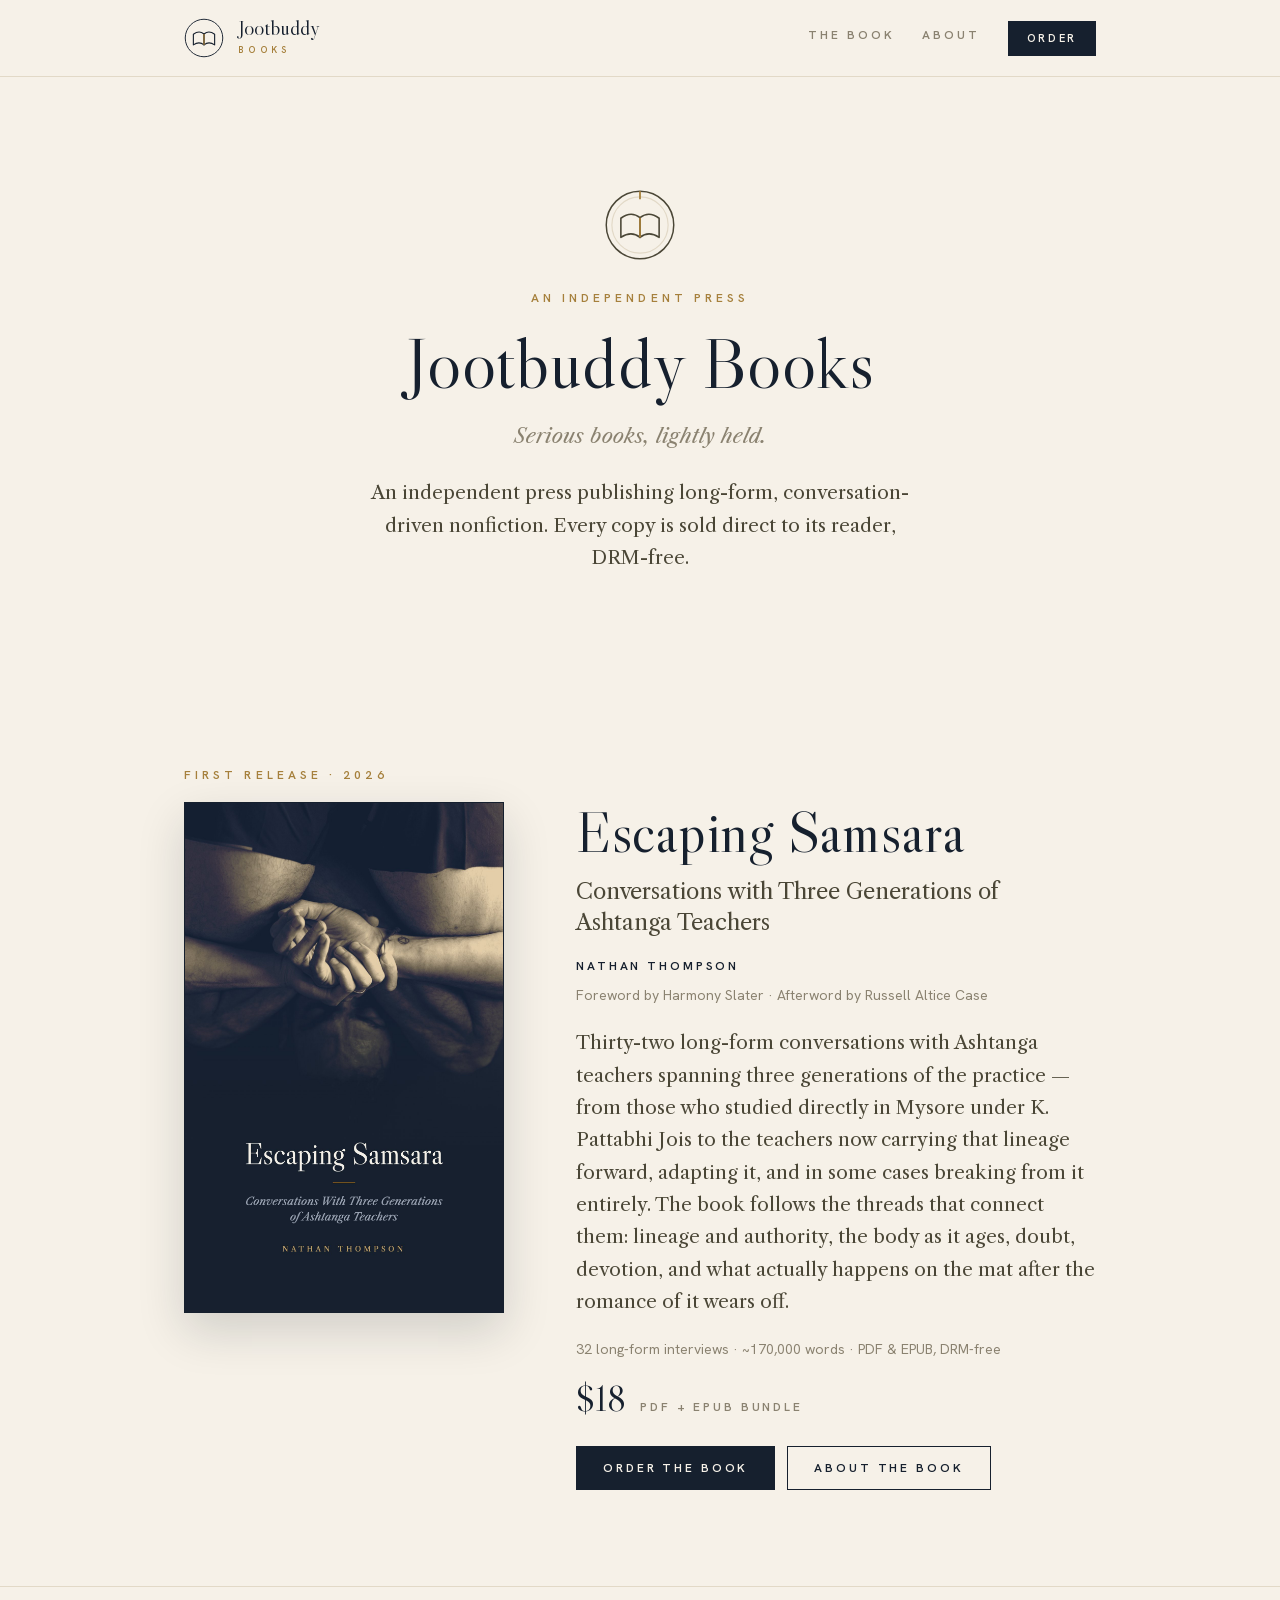
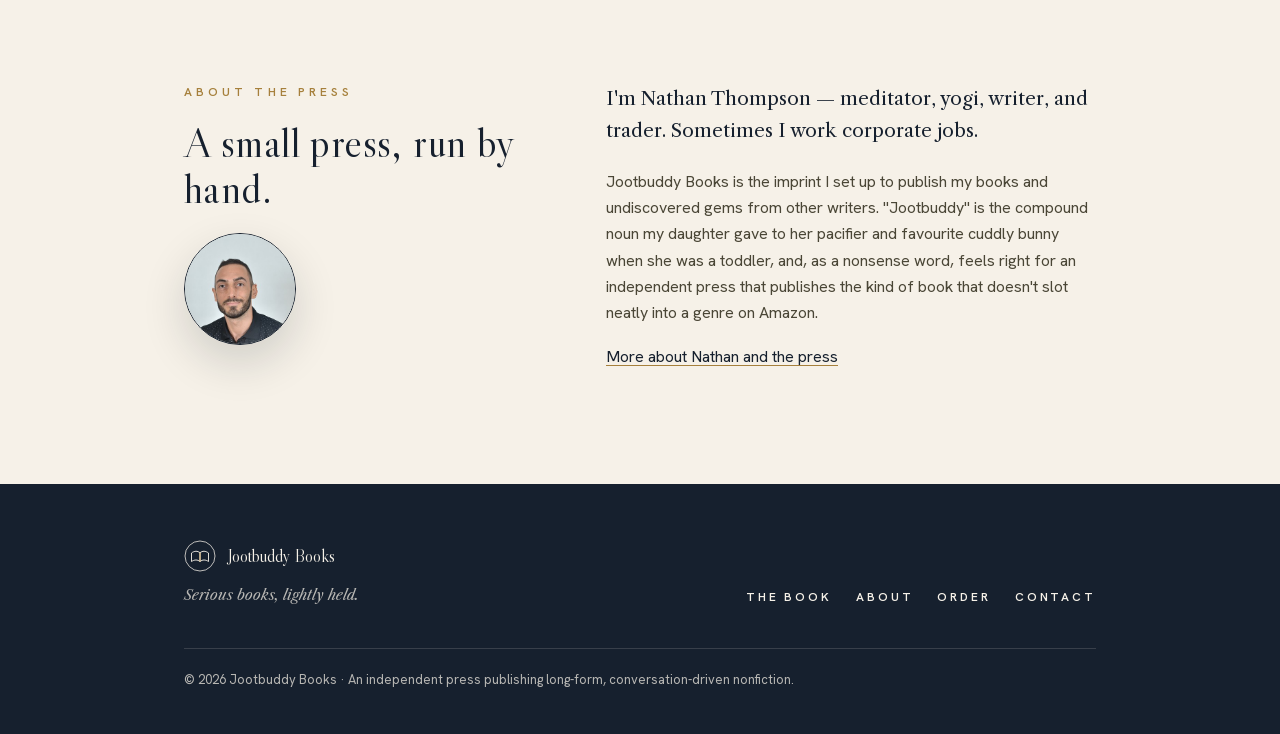
==== commit 8b031714: "Correct book figures to 32 interviews and ~170,000 words Co-Authored-By: Claude Opus 5 <noreply@anth" ====
--- a/index.html
+++ b/index.html
@@ -72,8 +72,8 @@
             <p class="book-subtitle">Conversations with Three Generations of Ashtanga Teachers</p>
             <p class="book-author">Nathan Thompson</p>
             <p class="meta-line">Foreword by Harmony Slater · Afterword by Russell Altice Case</p>
-            <p class="lede">Thirty-one long-form conversations with Ashtanga teachers spanning three generations of the practice — from those who studied directly in Mysore under K. Pattabhi Jois to the teachers now carrying that lineage forward, adapting it, and in some cases breaking from it entirely. The book follows the threads that connect them: lineage and authority, the body as it ages, doubt, devotion, and what actually happens on the mat after the romance of it wears off.</p>
-            <p class="meta-line">31 long-form interviews · ~163,000 words · PDF &amp; EPUB, DRM-free</p>
+            <p class="lede">Thirty-two long-form conversations with Ashtanga teachers spanning three generations of the practice — from those who studied directly in Mysore under K. Pattabhi Jois to the teachers now carrying that lineage forward, adapting it, and in some cases breaking from it entirely. The book follows the threads that connect them: lineage and authority, the body as it ages, doubt, devotion, and what actually happens on the mat after the romance of it wears off.</p>
+            <p class="meta-line">32 long-form interviews · ~170,000 words · PDF &amp; EPUB, DRM-free</p>
             <div class="price-row">
               <span class="price">$18</span>
               <span class="price-note">PDF + EPUB bundle</span>
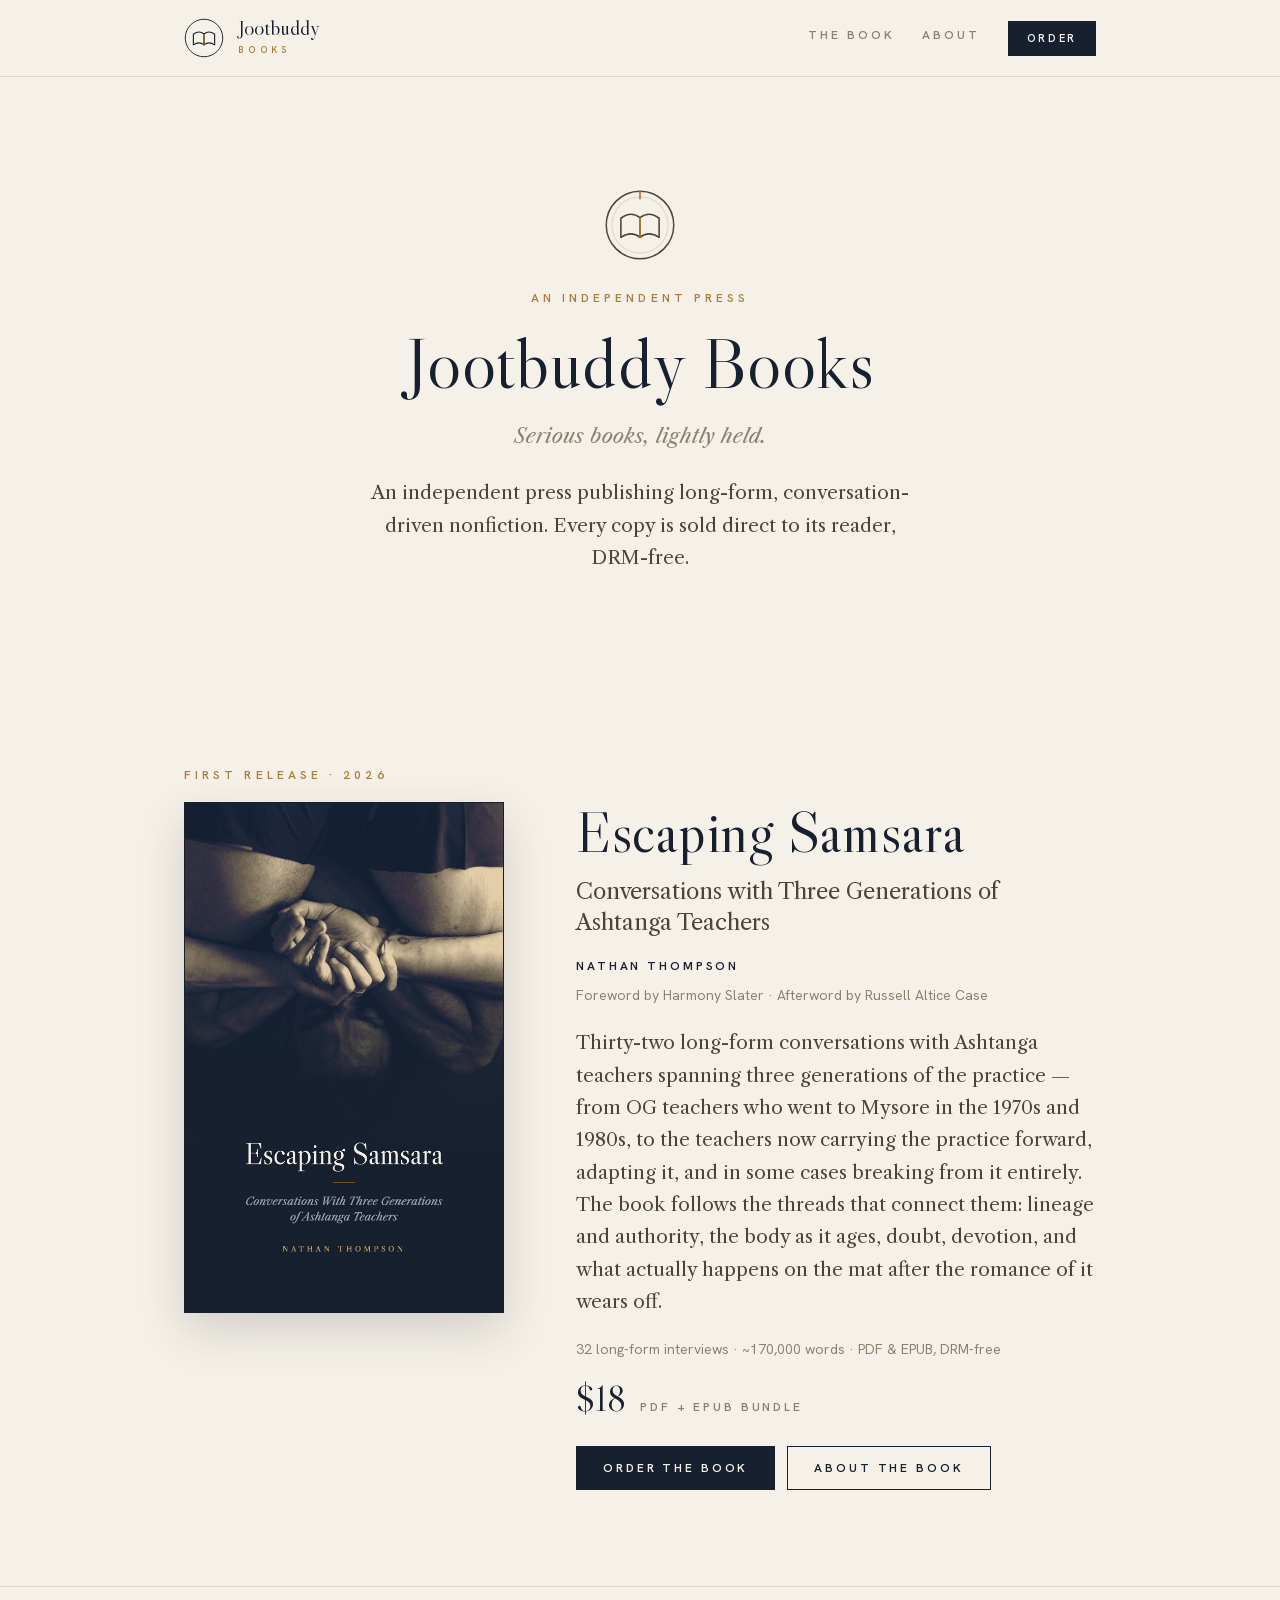
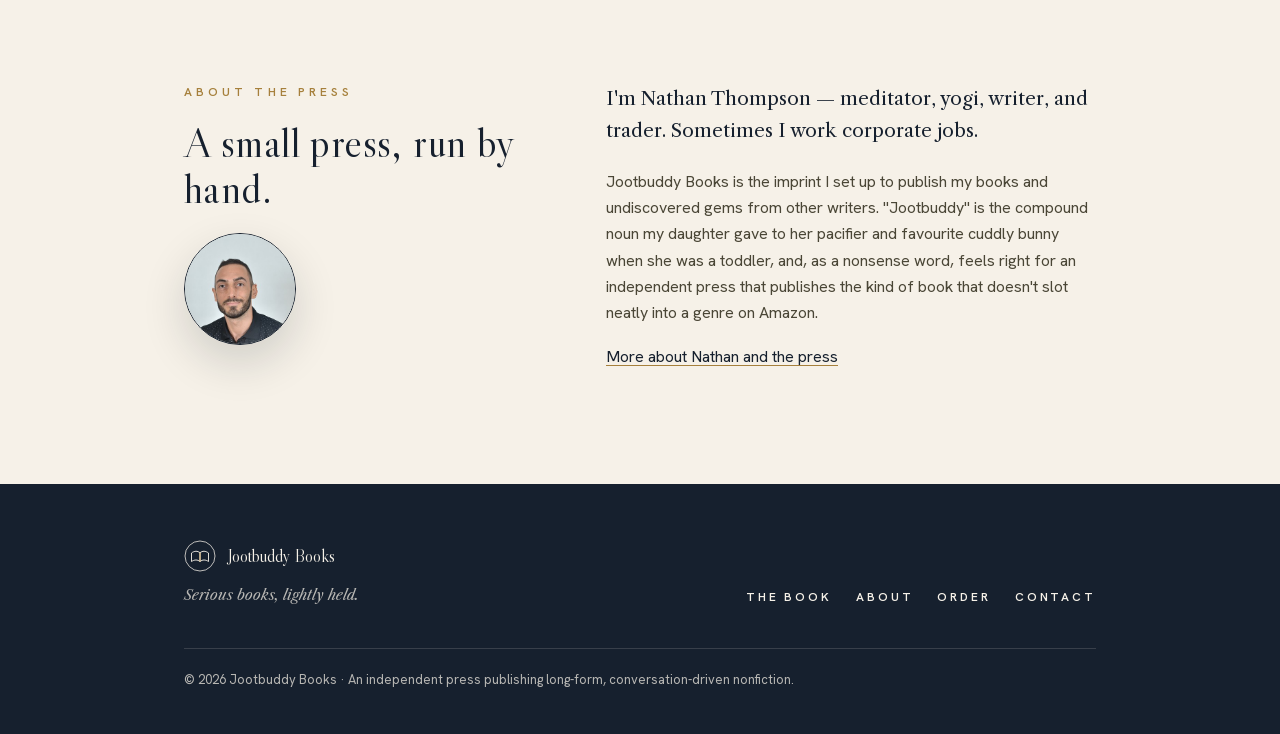
==== commit 75dd504e: "Update book blurb wording Co-Authored-By: Claude Fable 5.1 <noreply@anthropic.com>" ====
--- a/index.html
+++ b/index.html
@@ -72,7 +72,7 @@
             <p class="book-subtitle">Conversations with Three Generations of Ashtanga Teachers</p>
             <p class="book-author">Nathan Thompson</p>
             <p class="meta-line">Foreword by Harmony Slater · Afterword by Russell Altice Case</p>
-            <p class="lede">Thirty-two long-form conversations with Ashtanga teachers spanning three generations of the practice — from those who studied directly in Mysore under K. Pattabhi Jois to the teachers now carrying that lineage forward, adapting it, and in some cases breaking from it entirely. The book follows the threads that connect them: lineage and authority, the body as it ages, doubt, devotion, and what actually happens on the mat after the romance of it wears off.</p>
+            <p class="lede">Thirty-two long-form conversations with Ashtanga teachers spanning three generations of the practice — from OG teachers who went to Mysore in the 1970s and 1980s, to the teachers now carrying the practice forward, adapting it, and in some cases breaking from it entirely. The book follows the threads that connect them: lineage and authority, the body as it ages, doubt, devotion, and what actually happens on the mat after the romance of it wears off.</p>
             <p class="meta-line">32 long-form interviews · ~170,000 words · PDF &amp; EPUB, DRM-free</p>
             <div class="price-row">
               <span class="price">$18</span>
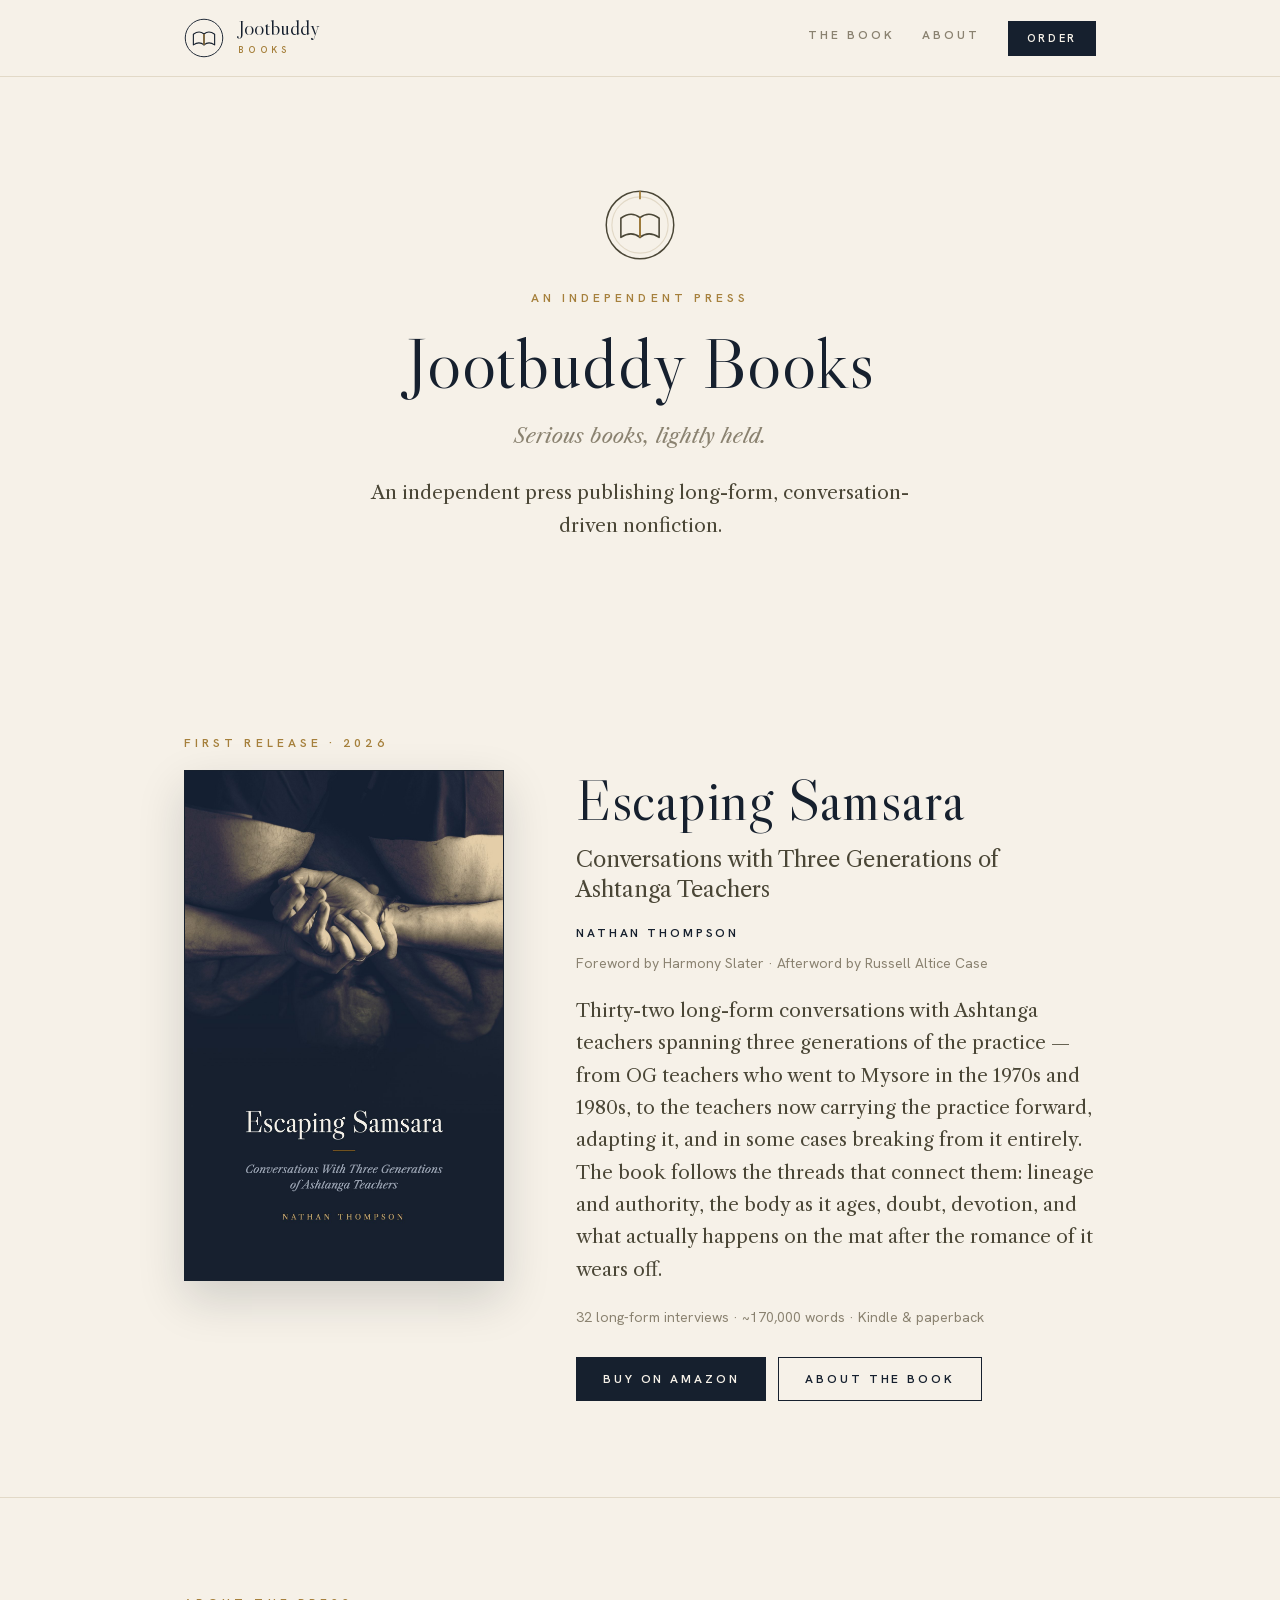
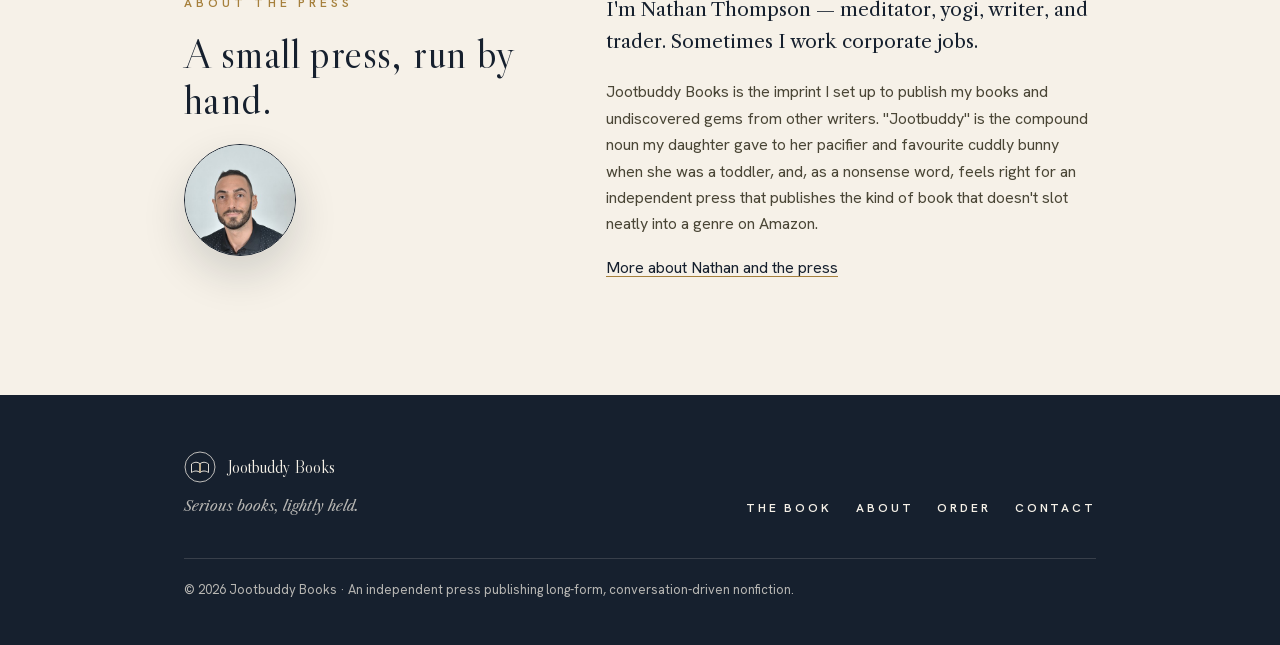
==== commit 022bdbe1: "Replace Payhip checkout and prices with Amazon buy links Payhip checkout wasn't working, so every bu" ====
--- a/index.html
+++ b/index.html
@@ -56,7 +56,7 @@
         <p class="eyebrow">An independent press</p>
         <h1>Jootbuddy Books</h1>
         <p class="tagline">Serious books, lightly held.</p>
-        <p class="lede">An independent press publishing long-form, conversation-driven nonfiction. Every copy is sold direct to its reader, DRM-free.</p>
+        <p class="lede">An independent press publishing long-form, conversation-driven nonfiction.</p>
       </div>
     </section>
 
@@ -73,13 +73,9 @@
             <p class="book-author">Nathan Thompson</p>
             <p class="meta-line">Foreword by Harmony Slater · Afterword by Russell Altice Case</p>
             <p class="lede">Thirty-two long-form conversations with Ashtanga teachers spanning three generations of the practice — from OG teachers who went to Mysore in the 1970s and 1980s, to the teachers now carrying the practice forward, adapting it, and in some cases breaking from it entirely. The book follows the threads that connect them: lineage and authority, the body as it ages, doubt, devotion, and what actually happens on the mat after the romance of it wears off.</p>
-            <p class="meta-line">32 long-form interviews · ~170,000 words · PDF &amp; EPUB, DRM-free</p>
-            <div class="price-row">
-              <span class="price">$18</span>
-              <span class="price-note">PDF + EPUB bundle</span>
-            </div>
+            <p class="meta-line">32 long-form interviews · ~170,000 words · Kindle &amp; paperback</p>
             <div class="actions">
-              <a class="btn" href="escaping-samsara.html#order">Order the book</a>
+              <a class="btn" href="https://www.amazon.co.uk/dp/B0HKZC69RH">Buy on Amazon</a>
               <a class="btn btn-ghost" href="escaping-samsara.html">About the book</a>
             </div>
           </div>
--- a/css/styles.css
+++ b/css/styles.css
@@ -254,14 +254,6 @@
 
 .meta-line { font-size: 14px; color: var(--muted); margin: 0 0 10px; }
 
-.note {
-  font-family: var(--font-serif);
-  font-style: italic;
-  font-size: 15px;
-  line-height: 1.7;
-  color: var(--muted);
-}
-
 
 /* ---------- Buttons ---------- */
 
@@ -447,26 +439,6 @@
 .release-body .lede,
 .book-hero .lede { margin: 20px 0 20px; }
 
-.price-row {
-  display: flex;
-  align-items: baseline;
-  gap: 14px;
-  margin-top: 20px;
-}
-.price {
-  font-family: var(--font-display);
-  font-size: 2.25rem;
-  line-height: 1;
-  color: var(--ink);
-}
-.price-note {
-  font-size: 12px;
-  letter-spacing: var(--tracking-label);
-  text-transform: uppercase;
-  font-weight: 600;
-  color: var(--muted);
-}
-
 
 /* ---------- What you get ---------- */
 
@@ -510,72 +482,9 @@
   box-shadow: var(--shadow-card);
   padding: clamp(28px, 4vw, 44px);
 }
-.order-card .price-row { margin-top: 0; }
 .order-card .btn { width: 100%; margin: 24px 0 8px; }
-.order-card .note { margin: 28px 0 0; padding-top: 20px; border-top: 1px solid var(--rule); }
-
-.steps {
-  list-style: none;
-  counter-reset: step;
-  margin: 24px 0 0;
-  padding: 0;
-}
-.steps li {
-  counter-increment: step;
-  display: grid;
-  grid-template-columns: 44px minmax(0, 1fr);
-  gap: 16px;
-  padding: 18px 0;
-  border-top: 1px solid var(--rule);
-}
-.steps li::before {
-  content: counter(step, decimal-leading-zero);
-  font-family: var(--font-display);
-  font-size: 1.5rem;
-  line-height: 1;
-  color: var(--accent);
-  padding-top: 2px;
-}
-.steps h3 {
-  font-family: var(--font-sans);
-  font-size: 15px;
-  font-weight: 600;
-  line-height: 1.4;
-  color: var(--ink);
-  margin: 0 0 4px;
-}
-.steps p { margin: 0; font-size: 15px; }
-
-.callout {
-  border: 1px solid var(--rule);
-  border-left: 3px solid var(--accent);
-  background: var(--ink-wash);
-  padding: 22px 26px;
-}
-.callout .eyebrow { font-size: 11px; letter-spacing: 0.28em; margin-bottom: 10px; }
-.callout p { margin: 0; font-size: 15px; line-height: 1.7; }
-
-.order-aside > * + * { margin-top: 28px; }
+
 .order-aside .prose p { font-size: 15px; }
-
-
-/* ---------- FAQ ---------- */
-
-.faq {
-  max-width: 760px;
-  border-top: 1px solid var(--rule);
-}
-.faq-item {
-  padding: 28px 0;
-  border-bottom: 1px solid var(--rule);
-}
-.faq-item h3 {
-  font-size: 1.375rem;
-  line-height: 1.25;
-  margin-bottom: 10px;
-}
-.faq-item p { margin: 0; max-width: var(--measure-sans); }
-.faq-item p + p { margin-top: 0.8em; }
 
 
 /* ---------- Footer ---------- */
@@ -640,7 +549,6 @@
   .lockup-text { display: none; }   /* mark alone below 480px, per the brand guide */
   .site-nav { gap: 16px; }
   .spec > div { grid-template-columns: 1fr; gap: 4px; }
-  .steps li { grid-template-columns: 36px minmax(0, 1fr); gap: 12px; }
 }
 
 @media (prefers-reduced-motion: reduce) {
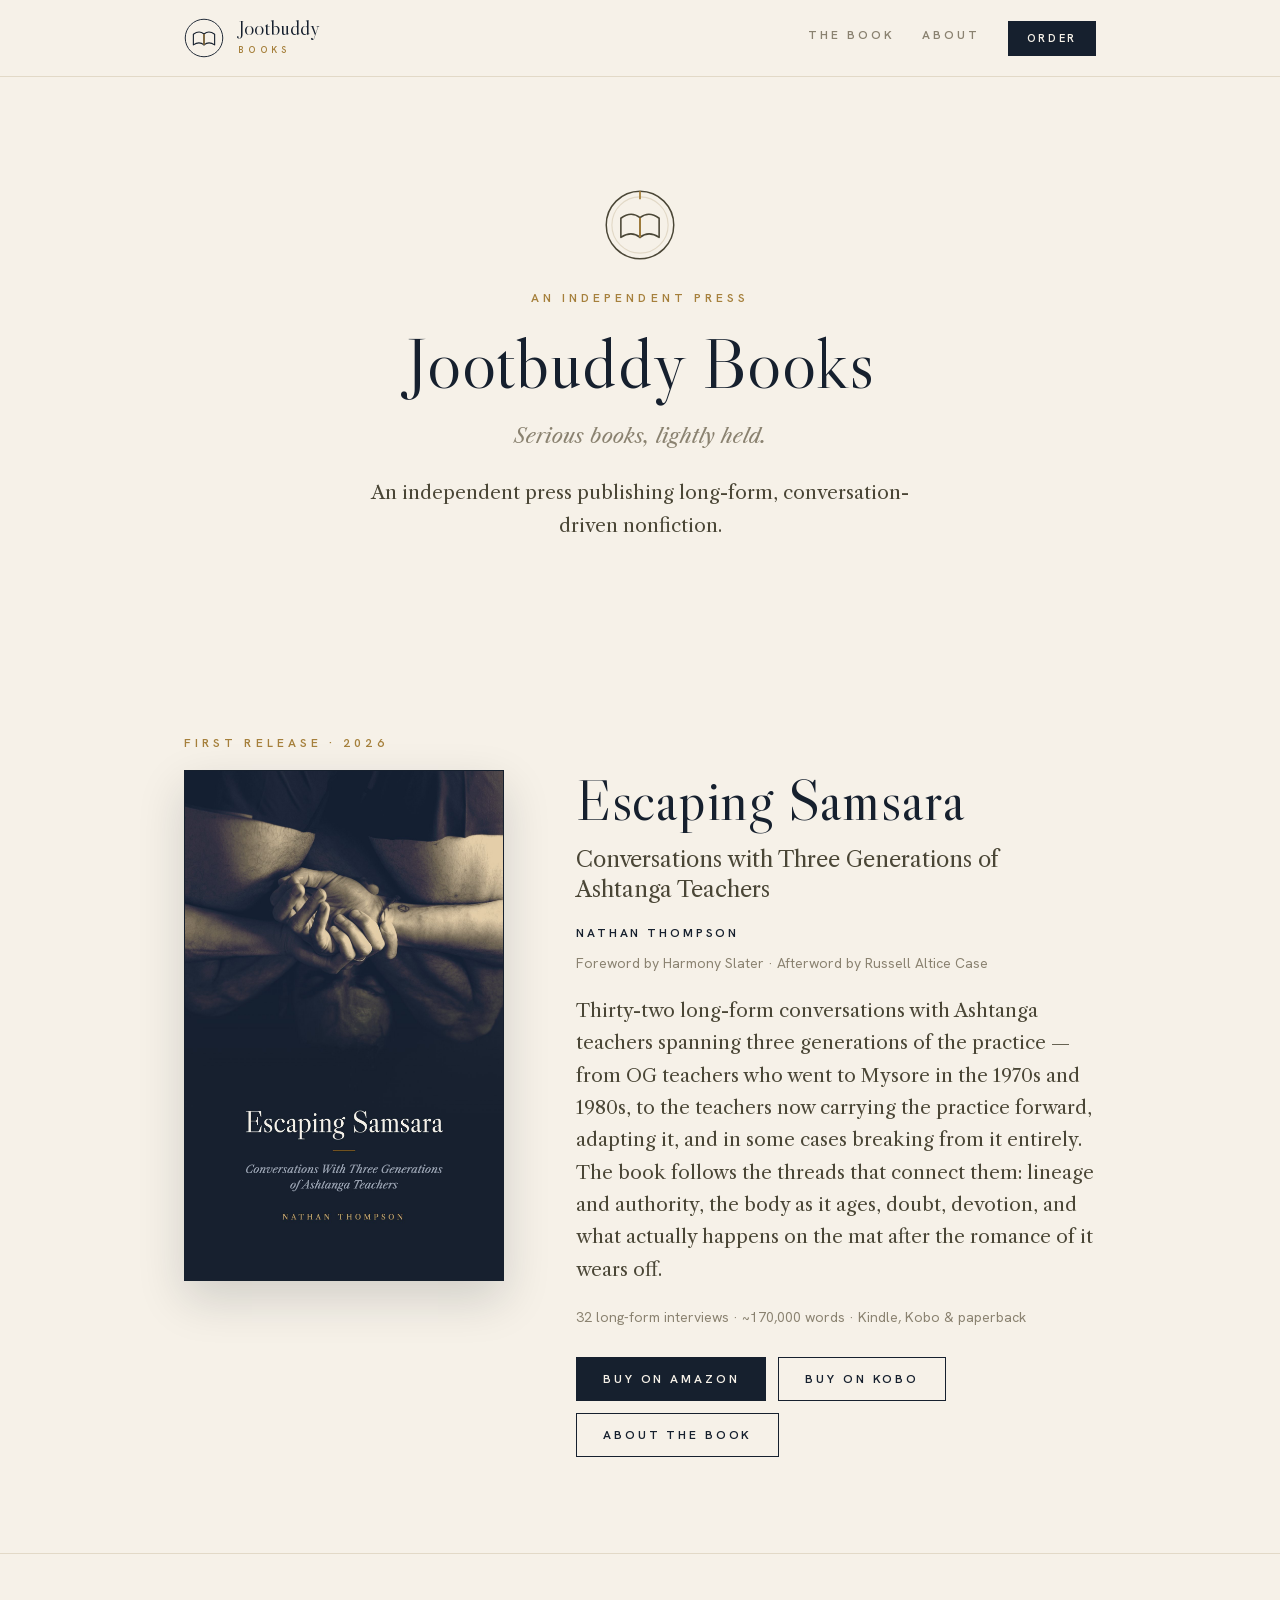
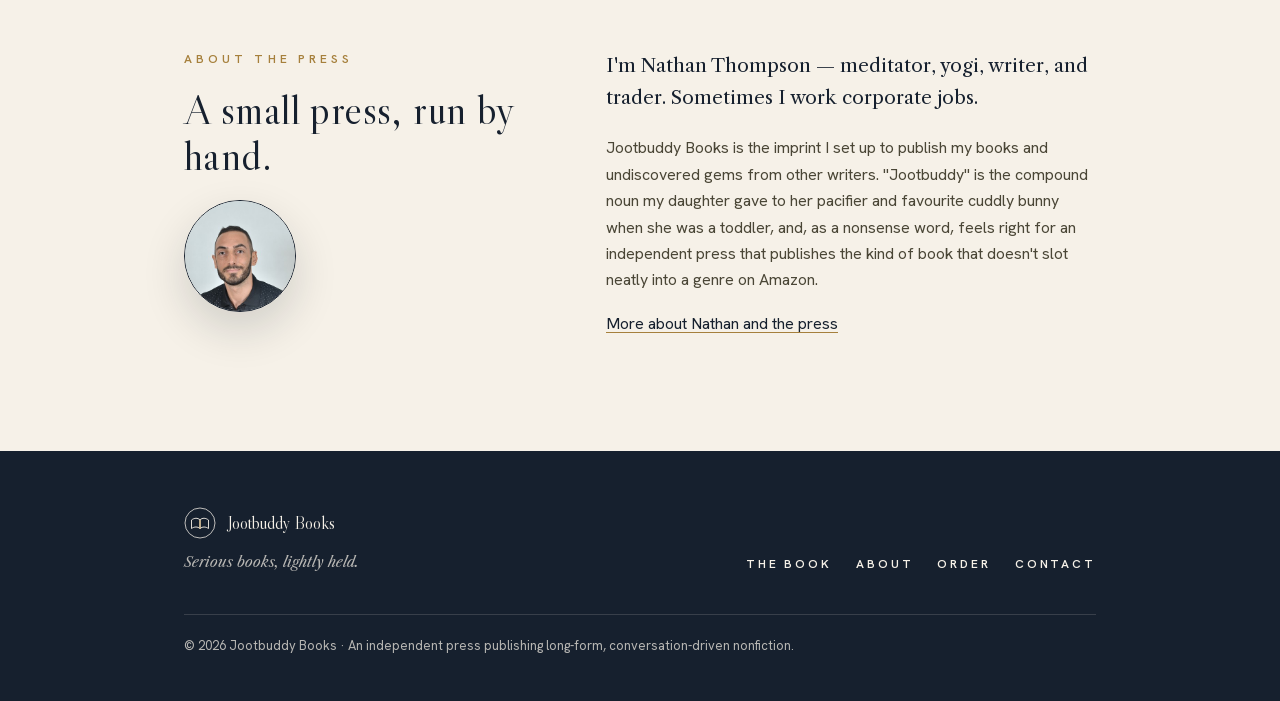
==== commit 3a6ee787: "Add Kobo as a second place to buy the book Kobo now sells the EPUB, so each Amazon button gains a "B" ====
--- a/index.html
+++ b/index.html
@@ -73,9 +73,10 @@
             <p class="book-author">Nathan Thompson</p>
             <p class="meta-line">Foreword by Harmony Slater · Afterword by Russell Altice Case</p>
             <p class="lede">Thirty-two long-form conversations with Ashtanga teachers spanning three generations of the practice — from OG teachers who went to Mysore in the 1970s and 1980s, to the teachers now carrying the practice forward, adapting it, and in some cases breaking from it entirely. The book follows the threads that connect them: lineage and authority, the body as it ages, doubt, devotion, and what actually happens on the mat after the romance of it wears off.</p>
-            <p class="meta-line">32 long-form interviews · ~170,000 words · Kindle &amp; paperback</p>
+            <p class="meta-line">32 long-form interviews · ~170,000 words · Kindle, Kobo &amp; paperback</p>
             <div class="actions">
               <a class="btn" href="https://www.amazon.co.uk/dp/B0HKZC69RH">Buy on Amazon</a>
+              <a class="btn btn-ghost" href="https://www.kobo.com/ww/en/ebook/escaping-samsara">Buy on Kobo</a>
               <a class="btn btn-ghost" href="escaping-samsara.html">About the book</a>
             </div>
           </div>
--- a/css/styles.css
+++ b/css/styles.css
@@ -483,6 +483,7 @@
   padding: clamp(28px, 4vw, 44px);
 }
 .order-card .btn { width: 100%; margin: 24px 0 8px; }
+.order-card .btn + .btn { margin-top: 4px; }
 
 .order-aside .prose p { font-size: 15px; }
 
